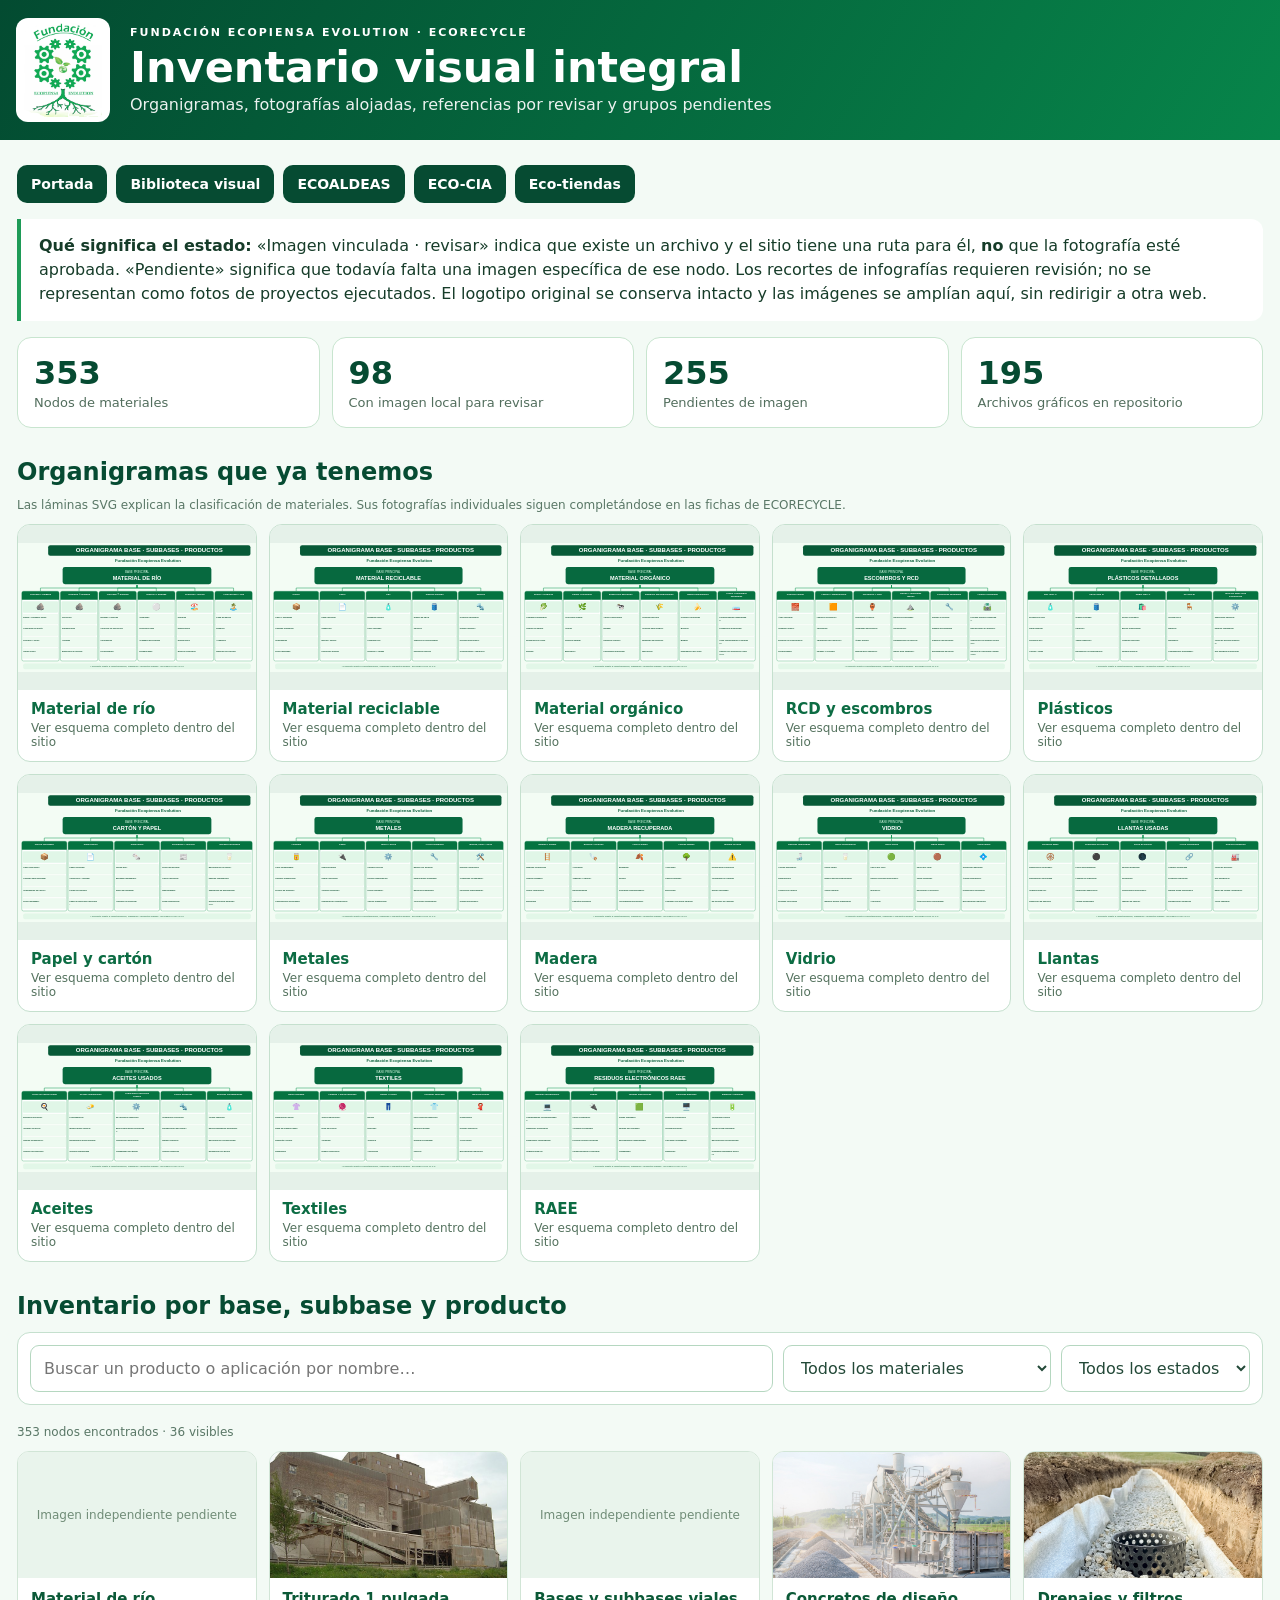
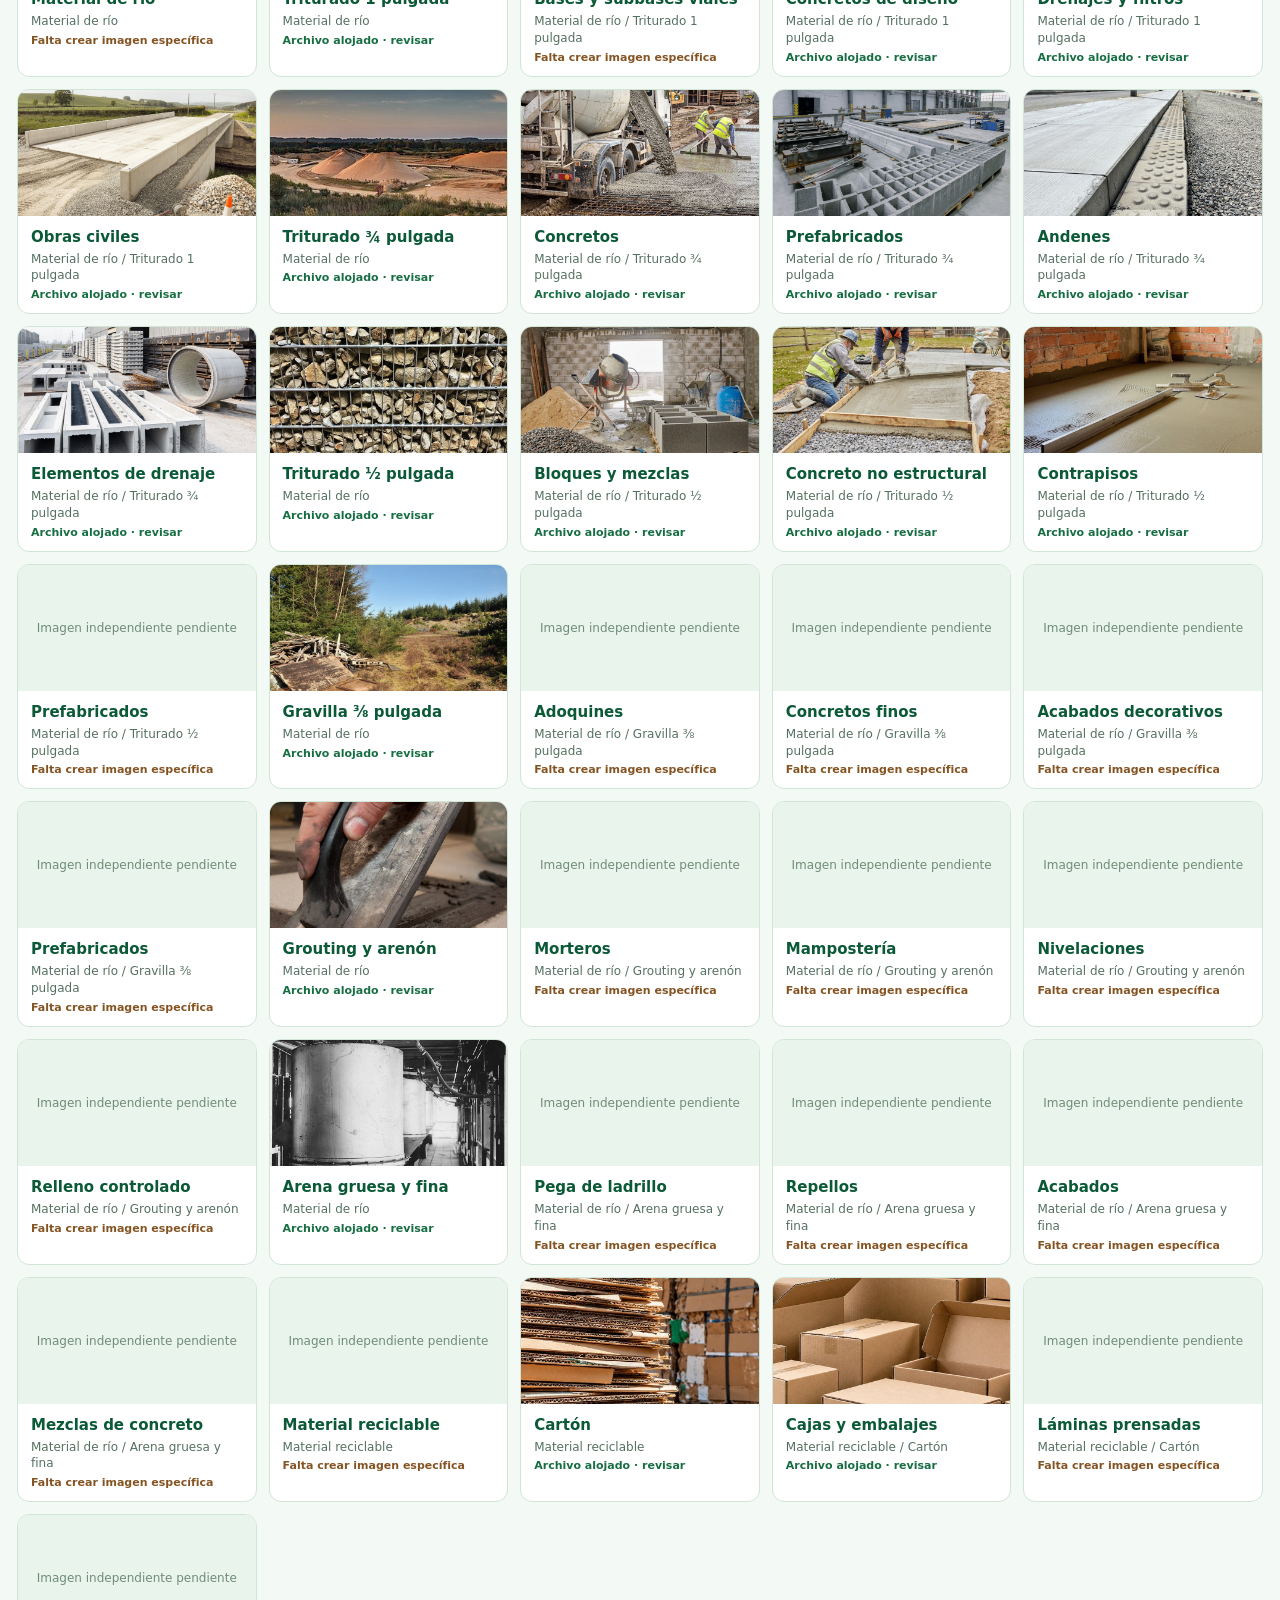
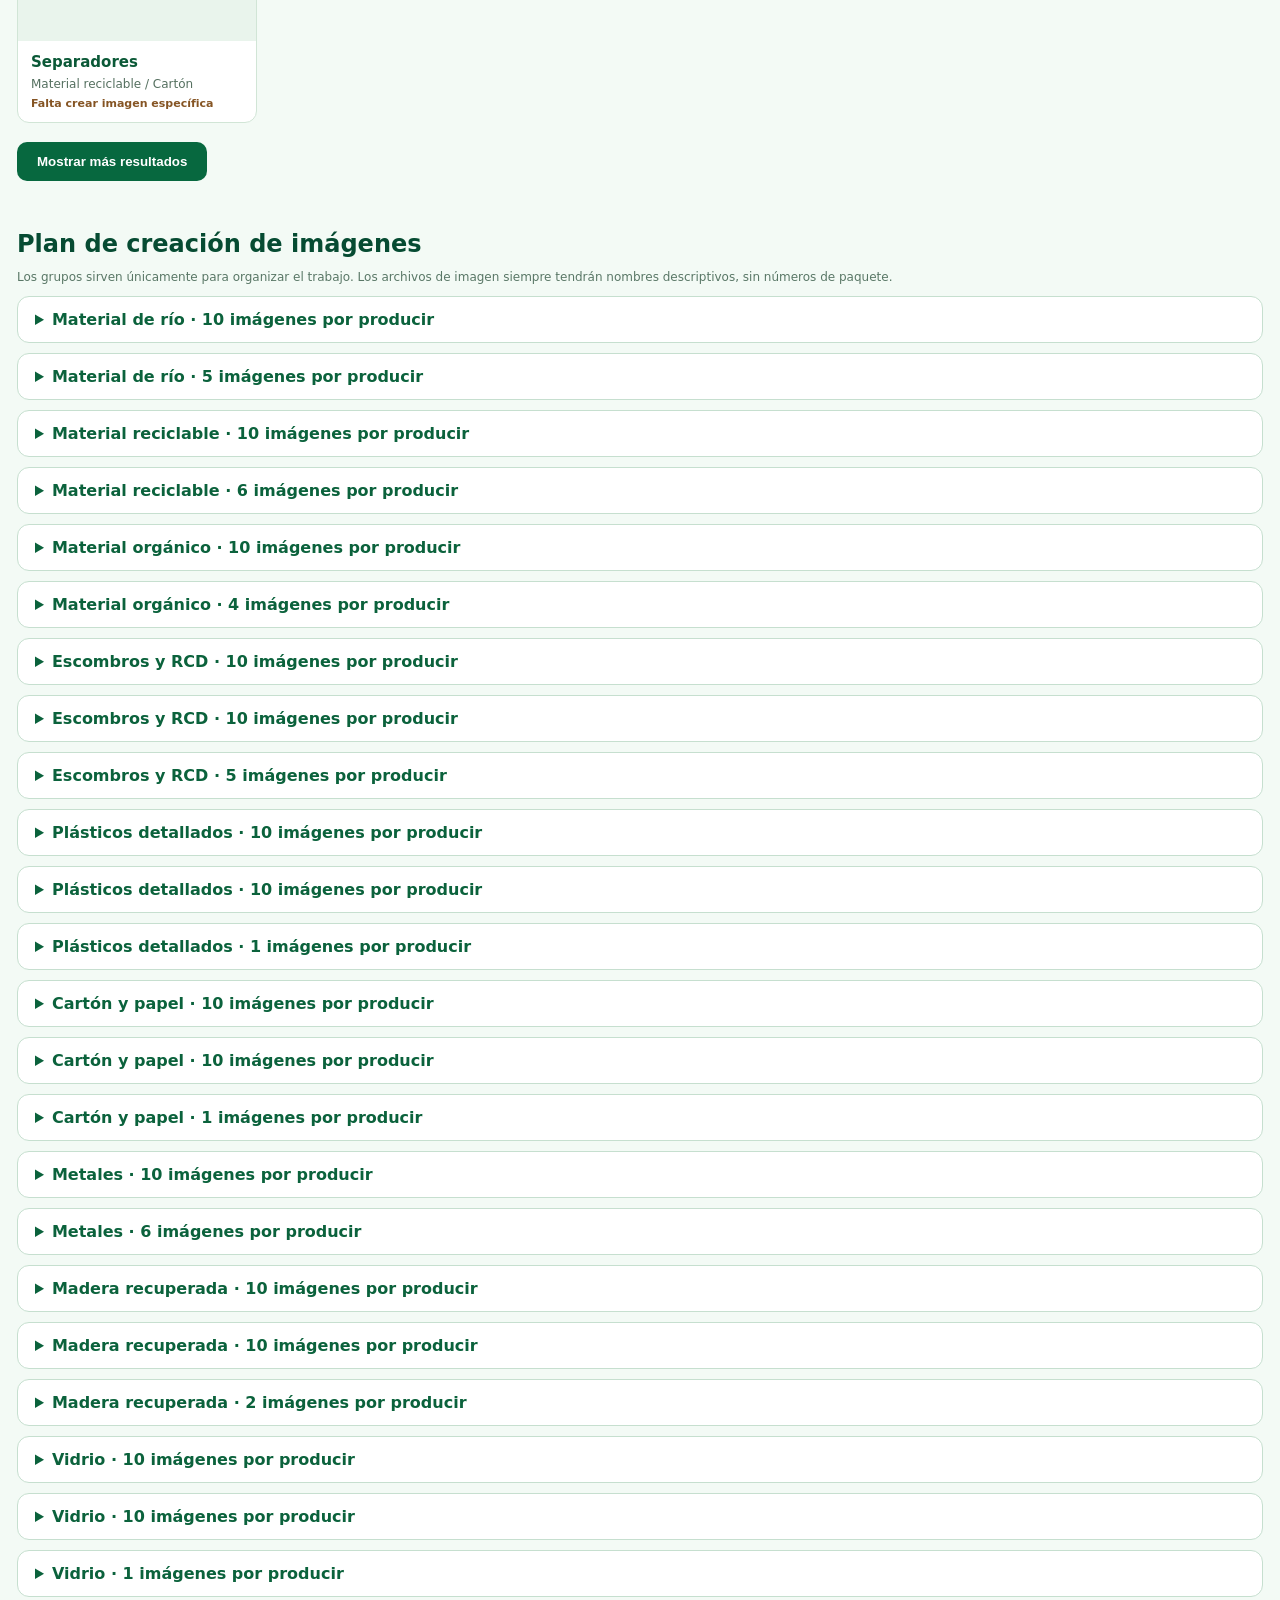
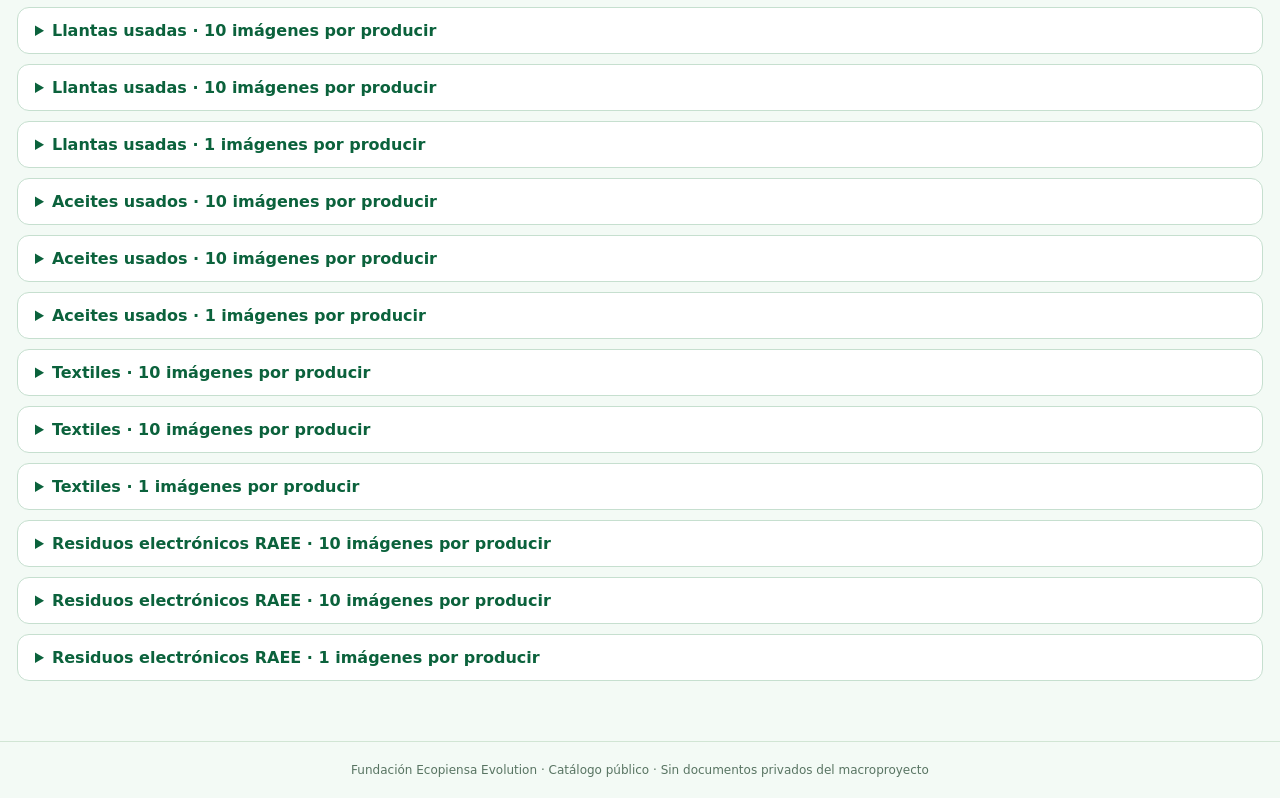
==== auditoria.html @ b6df2650 "Publicar visor completo de 353 nodos, diagramas SVG y grupos pendientes, sin enlaces externos desde " ====
<!doctype html><html lang="es"><head><meta charset="utf-8"/><meta name="viewport" content="width=device-width,initial-scale=1"/><meta name="theme-color" content="#08623e"><title>Auditoría visual integral — ECORECYCLE</title><meta name="description" content="Inventario de imágenes, organigramas y elementos pendientes de Fundación Ecopiensa Evolution."><style>
:root{--deep:#064b32;--accent:#078048;--pale:#eaf7ee;--line:#c5e0ce;--muted:#54715e}*{box-sizing:border-box}body{font-family:system-ui,-apple-system,Segoe UI,Arial,sans-serif;background:#f3faf5;color:#163c29;margin:0}header{background:linear-gradient(120deg,#034b31,#07854a);color:white;padding:18px max(16px,calc((100vw - 1380px)/2));display:flex;align-items:center;gap:20px}header img{width:94px;height:104px;object-fit:contain;background:white;border-radius:12px;padding:5px}h1{font-size:clamp(26px,4vw,43px);margin:3px 0}header p{margin:0;opacity:.92}main{max-width:1440px;margin:0 auto;padding:25px 17px 60px}.nav{display:flex;flex-wrap:wrap;gap:9px}.nav a{color:white;text-decoration:none;background:var(--deep);border-radius:10px;padding:11px 14px;font-weight:800;font-size:14px}.note{background:white;padding:15px 18px;border-left:4px solid #1e9b57;line-height:1.5;margin:16px 0;border-radius:0 12px 12px 0}.statgrid{display:grid;grid-template-columns:repeat(auto-fit,minmax(175px,1fr));gap:12px}.stat{border:1px solid #c8e5cf;background:white;padding:16px;border-radius:14px}.stat strong{display:block;font-size:32px;color:var(--deep)}.stat span{color:#526e5d;font-size:13px}h2{color:var(--deep);margin:30px 0 10px;font-size:24px}.filters{display:flex;gap:10px;flex-wrap:wrap;padding:12px;background:#fff;border:1px solid var(--line);border-radius:13px;margin:12px 0 20px}input,select{padding:12px 13px;border:1px solid #b5d7c0;border-radius:9px;background:#fff;color:#234938;font:inherit}input{flex:1;min-width:210px}select{min-width:150px}.organigramas{display:grid;grid-template-columns:repeat(auto-fit,minmax(min(230px,100%),1fr));gap:12px}.orgcard{background:#fff;border:1px solid var(--line);border-radius:13px;overflow:hidden}.orgcard button{display:block;width:100%;border:0;background:#e5f1e9;padding:0;cursor:zoom-in}.orgcard img{width:100%;height:165px;display:block;object-fit:contain}.orgcard h3{color:#0c6c43;font-size:15px;margin:10px 13px 3px}.orgcard p{font-size:12px;color:#54725e;margin:0 13px 12px}.catalog{display:grid;grid-template-columns:repeat(auto-fill,minmax(min(230px,100%),1fr));gap:12px}.node{border:1px solid #d1e5d6;border-radius:12px;background:white;overflow:hidden}.node .thumb{height:126px;background:#e9f4ec;display:grid;place-items:center;color:#708c77;font-size:12px}.node button{border:0;width:100%;padding:0;background:transparent;cursor:zoom-in}.node img{height:126px;width:100%;display:block;object-fit:cover}.node .detail{padding:12px 13px}.node h3{font-size:15px;color:#0b5937;margin:0 0 5px}.node p{margin:4px 0;font-size:12px;color:#557060;line-height:1.4}.flag{font-size:11px;font-weight:750;color:#855423}.flag.ready{color:#176e43}.showmore{margin:19px 0;padding:12px 20px;background:#07683f;border:0;border-radius:10px;color:white;font-weight:800;cursor:pointer}.showmore[disabled]{opacity:.35;cursor:default}.groups{display:grid;gap:10px}.group{background:white;border:1px solid #c6dfcf;border-radius:12px;padding:13px 17px}.group summary{font-weight:800;color:#0b623c;cursor:pointer}.group p{margin:6px 0;color:#56715e;font-size:13px}.group ul{margin:9px 0 0;padding-left:23px;columns:2}.group li{break-inside:avoid;font-size:13px;line-height:1.65}.modal{border:0;border-radius:16px;max-width:95vw;max-height:94vh;padding:15px;box-shadow:0 15px 65px #001c11aa}.modal::backdrop{background:#06271cce}.modal img{display:block;max-width:min(90vw,1350px);max-height:75vh;object-fit:contain;margin:auto}.modalhead{display:flex;align-items:center;justify-content:space-between;gap:18px;margin-bottom:10px}.modalhead button{background:#076b43;border:0;color:white;border-radius:10px;padding:10px 14px;cursor:pointer}.small{font-size:12px;color:#597766}footer{padding:21px;text-align:center;border-top:1px solid #d1e5d4;font-size:12px;color:#587462}@media(max-width:660px){.group ul{columns:1}header img{width:76px;height:84px}header{gap:12px}}
</style></head><body><header><img src="./logo%20ecopiensa%20(1).png" alt="Logotipo oficial de Fundación Ecopiensa Evolution"><div><div style="letter-spacing:2px;font-size:11px;font-weight:800">FUNDACIÓN ECOPIENSA EVOLUTION · ECORECYCLE</div><h1>Inventario visual integral</h1><p>Organigramas, fotografías alojadas, referencias por revisar y grupos pendientes</p></div></header><main><nav class="nav"><a href="./index.html">Portada</a><a href="./biblioteca-visual.html">Biblioteca visual</a><a href="./ecoaldeas-propuestas.html">ECOALDEAS</a><a href="./ecocia.html">ECO-CIA</a><a href="./ecotiendas.html">Eco-tiendas</a></nav><div class="note"><strong>Qué significa el estado:</strong> «Imagen vinculada · revisar» indica que existe un archivo y el sitio tiene una ruta para él, <strong>no</strong> que la fotografía esté aprobada. «Pendiente» significa que todavía falta una imagen específica de ese nodo. Los recortes de infografías requieren revisión; no se representan como fotos de proyectos ejecutados. El logotipo original se conserva intacto y las imágenes se amplían aquí, sin redirigir a otra web.</div><div class="statgrid"><div class="stat"><strong id="total">—</strong><span>Nodos de materiales</span></div><div class="stat"><strong id="linked">—</strong><span>Con imagen local para revisar</span></div><div class="stat"><strong id="pending">—</strong><span>Pendientes de imagen</span></div><div class="stat"><strong id="assets">—</strong><span>Archivos gráficos en repositorio</span></div></div>
<h2>Organigramas que ya tenemos</h2><p class="small">Las láminas SVG explican la clasificación de materiales. Sus fotografías individuales siguen completándose en las fichas de ECORECYCLE.</p><div class="organigramas" id="diagramas"></div>
<h2>Inventario por base, subbase y producto</h2><div class="filters"><input id="query" type="search" placeholder="Buscar un producto o aplicación por nombre…" aria-label="Buscar imagen"/><select id="category" aria-label="Categoría"><option value="">Todos los materiales</option></select><select id="status" aria-label="Estado"><option value="">Todos los estados</option><option value="VINCULADA_REVISAR">Con imagen</option><option value="PENDIENTE_CREAR">Falta crear</option><option value="ARCHIVO_FALTANTE">Archivo roto</option></select></div><p class="small" id="shown">Cargando inventario…</p><div class="catalog" id="catalog"></div><button class="showmore" id="more">Mostrar más resultados</button>
<h2>Plan de creación de imágenes</h2><p class="small">Los grupos sirven únicamente para organizar el trabajo. Los archivos de imagen siempre tendrán nombres descriptivos, sin números de paquete.</p><div class="groups" id="groups"></div></main><dialog class="modal" id="viewer"><div class="modalhead"><strong id="photoTitle"></strong><button id="close" type="button">Cerrar ×</button></div><img id="photoLarge" alt=""><p class="small" id="photoCredit"></p></dialog><footer>Fundación Ecopiensa Evolution · Catálogo público · Sin documentos privados del macroproyecto</footer><script>
let DATA=[],GROUPS=[],filtered=[],display=0;const PAGE=36;const $=s=>document.querySelector(s);
function openView(src,name,description){const d=$('#viewer');$('#photoTitle').textContent=name;$('#photoLarge').src=src;$('#photoLarge').alt=name;$('#photoCredit').textContent=description||'Referencia visual para revisión';d.showModal();}
$('#close').onclick=()=>$('#viewer').close();$('#viewer').onclick=e=>{if(e.target===$('#viewer'))$('#viewer').close()};
function createTile(x){const el=document.createElement('article');el.className='node';
const area=document.createElement('div');area.className='thumb';
if(x.imagen&&x.estado==='VINCULADA_REVISAR'){const b=document.createElement('button'),img=document.createElement('img');b.type='button';img.src='./'+x.imagen;img.loading='lazy';img.alt=x.nombre;
img.onerror=()=>{b.replaceWith(document.createTextNode('Imagen no disponible'))};
b.append(img);b.onclick=()=>openView(img.src,x.nombre,x.origen+' · '+x.control_calidad);area.append(b);
}else{area.textContent=x.estado==='ARCHIVO_FALTANTE'?'Archivo no encontrado':'Imagen independiente pendiente';}
const info=document.createElement('div');info.className='detail';
const title=document.createElement('h3');title.textContent=x.nombre;info.append(title);
const context=document.createElement('p');context.textContent=x.categoria+(x.subbase&&x.subbase!==x.nombre?' / '+x.subbase:'');info.append(context);
const st=document.createElement('div');st.className='flag '+(x.estado==='VINCULADA_REVISAR'?'ready':'');st.textContent=(x.estado==='VINCULADA_REVISAR'?'Archivo alojado · revisar':x.estado==='PENDIENTE_CREAR'?'Falta crear imagen específica':x.estado);info.append(st);
el.append(area,info);return el}
function render(add=false){if(!add){$('#catalog').innerHTML='';display=0}const last=Math.min(filtered.length,display+PAGE);const frag=document.createDocumentFragment();for(let i=display;i<last;i++)frag.append(createTile(filtered[i]));$('#catalog').append(frag);display=last;$('#shown').textContent=filtered.length+' nodos encontrados · '+display+' visibles';$('#more').disabled=display>=filtered.length;}
$('#more').onclick=()=>render(true);
function search(){let q=$('#query').value.toLowerCase().normalize('NFD').replace(/[\u0300-\u036f]/g,'');let cat=$('#category').value,state=$('#status').value;
filtered=DATA.filter(x=>(!cat||x.categoria===cat)&&(!state||x.estado===state)&&(!q||(x.nombre+' '+x.categoria+' '+x.subbase).toLowerCase().normalize('NFD').replace(/[\u0300-\u036f]/g,'').includes(q)));render();}
$('#query').oninput=search;$('#category').onchange=search;$('#status').onchange=search;
(async()=>{try{
const [res,plan]=await Promise.all([fetch('./AUDITORIA_CATALOGO.json'),fetch('./PLAN_PAQUETES_IMAGENES.json')]);if(!res.ok||!plan.ok)throw Error('Inventario no disponible');
const a=await res.json(),b=await plan.json();DATA=a.items.filter(x=>x.linea==='MATERIALES');GROUPS=b.grupos_pendientes||[];
$('#total').textContent=a.total_nodos_materiales;$('#linked').textContent=a.nodos_vinculados_con_imagen;$('#pending').textContent=a.nodos_pendientes;$('#assets').textContent=a.total_archivos_imagen;
const categories=[...new Set(DATA.map(x=>x.categoria))];for(const c of categories){let o=document.createElement('option');o.value=c;o.textContent=c;$('#category').append(o)}
const diagramData=[['rio','Material de río'],['reciclables','Material reciclable'],['organicos','Material orgánico'],['rcd','RCD y escombros'],['plasticos','Plásticos'],['papel_carton','Papel y cartón'],['metales','Metales'],['madera','Madera'],['vidrio','Vidrio'],['llantas','Llantas'],['aceites','Aceites'],['textiles','Textiles'],['raee','RAEE']];
for(const [id,n] of diagramData){const node=document.createElement('article');node.className='orgcard';const b=document.createElement('button');b.type='button';const image=document.createElement('img');image.src='./organigramas/'+id+'.svg';image.alt='Organigrama de '+n;b.append(image);b.onclick=()=>openView(image.src,'Organigrama · '+n,'Diagrama vectorial institucional con símbolos. Productos individuales en desarrollo.');const h=document.createElement('h3');h.textContent=n;const p=document.createElement('p');p.textContent='Ver esquema completo dentro del sitio';node.append(b,h,p);$('#diagramas').append(node);}
for(const group of GROUPS){const d=document.createElement('details');d.className='group';const sum=document.createElement('summary');sum.textContent=group.familia+' · '+group.cantidad+' imágenes por producir';const ul=document.createElement('ul');for(const img of group.imagenes){const li=document.createElement('li');li.textContent=img.nombre+(img.subbase?' · '+img.subbase:'');ul.append(li)}d.append(sum,ul);$('#groups').append(d)}
search();
}catch(e){$('#shown').textContent='No fue posible cargar el inventario. Consulta AUDITORIA_VISUAL.md en el repositorio.'}
})();
</script></body></html>
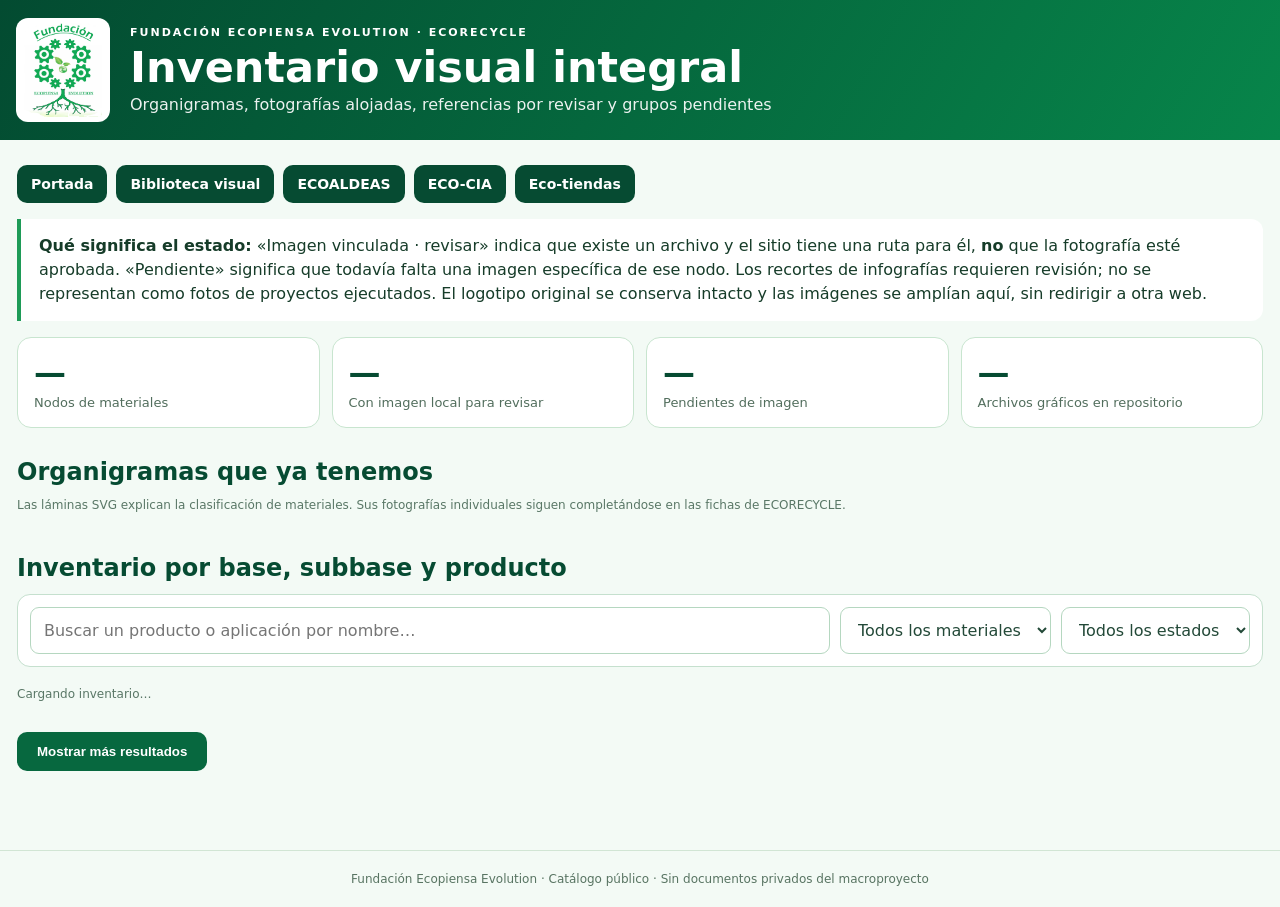
==== commit 754e61a1: "Actualizar auditoría pública con vínculos de atlas e imágenes originales, ocultando planificación in" ====
--- a/auditoria.html
+++ b/auditoria.html
@@ -3,13 +3,13 @@
 </style></head><body><header><img src="./logo%20ecopiensa%20(1).png" alt="Logotipo oficial de Fundación Ecopiensa Evolution"><div><div style="letter-spacing:2px;font-size:11px;font-weight:800">FUNDACIÓN ECOPIENSA EVOLUTION · ECORECYCLE</div><h1>Inventario visual integral</h1><p>Organigramas, fotografías alojadas, referencias por revisar y grupos pendientes</p></div></header><main><nav class="nav"><a href="./index.html">Portada</a><a href="./biblioteca-visual.html">Biblioteca visual</a><a href="./ecoaldeas-propuestas.html">ECOALDEAS</a><a href="./ecocia.html">ECO-CIA</a><a href="./ecotiendas.html">Eco-tiendas</a></nav><div class="note"><strong>Qué significa el estado:</strong> «Imagen vinculada · revisar» indica que existe un archivo y el sitio tiene una ruta para él, <strong>no</strong> que la fotografía esté aprobada. «Pendiente» significa que todavía falta una imagen específica de ese nodo. Los recortes de infografías requieren revisión; no se representan como fotos de proyectos ejecutados. El logotipo original se conserva intacto y las imágenes se amplían aquí, sin redirigir a otra web.</div><div class="statgrid"><div class="stat"><strong id="total">—</strong><span>Nodos de materiales</span></div><div class="stat"><strong id="linked">—</strong><span>Con imagen local para revisar</span></div><div class="stat"><strong id="pending">—</strong><span>Pendientes de imagen</span></div><div class="stat"><strong id="assets">—</strong><span>Archivos gráficos en repositorio</span></div></div>
 <h2>Organigramas que ya tenemos</h2><p class="small">Las láminas SVG explican la clasificación de materiales. Sus fotografías individuales siguen completándose en las fichas de ECORECYCLE.</p><div class="organigramas" id="diagramas"></div>
 <h2>Inventario por base, subbase y producto</h2><div class="filters"><input id="query" type="search" placeholder="Buscar un producto o aplicación por nombre…" aria-label="Buscar imagen"/><select id="category" aria-label="Categoría"><option value="">Todos los materiales</option></select><select id="status" aria-label="Estado"><option value="">Todos los estados</option><option value="VINCULADA_REVISAR">Con imagen</option><option value="PENDIENTE_CREAR">Falta crear</option><option value="ARCHIVO_FALTANTE">Archivo roto</option></select></div><p class="small" id="shown">Cargando inventario…</p><div class="catalog" id="catalog"></div><button class="showmore" id="more">Mostrar más resultados</button>
-<h2>Plan de creación de imágenes</h2><p class="small">Los grupos sirven únicamente para organizar el trabajo. Los archivos de imagen siempre tendrán nombres descriptivos, sin números de paquete.</p><div class="groups" id="groups"></div></main><dialog class="modal" id="viewer"><div class="modalhead"><strong id="photoTitle"></strong><button id="close" type="button">Cerrar ×</button></div><img id="photoLarge" alt=""><p class="small" id="photoCredit"></p></dialog><footer>Fundación Ecopiensa Evolution · Catálogo público · Sin documentos privados del macroproyecto</footer><script>
-let DATA=[],GROUPS=[],filtered=[],display=0;const PAGE=36;const $=s=>document.querySelector(s);
+</main><dialog class="modal" id="viewer"><div class="modalhead"><strong id="photoTitle"></strong><button id="close" type="button">Cerrar ×</button></div><img id="photoLarge" alt=""><p class="small" id="photoCredit"></p></dialog><footer>Fundación Ecopiensa Evolution · Catálogo público · Sin documentos privados del macroproyecto</footer><script>
+let DATA=[],filtered=[],display=0;const PAGE=36;const $=s=>document.querySelector(s);
 function openView(src,name,description){const d=$('#viewer');$('#photoTitle').textContent=name;$('#photoLarge').src=src;$('#photoLarge').alt=name;$('#photoCredit').textContent=description||'Referencia visual para revisión';d.showModal();}
 $('#close').onclick=()=>$('#viewer').close();$('#viewer').onclick=e=>{if(e.target===$('#viewer'))$('#viewer').close()};
 function createTile(x){const el=document.createElement('article');el.className='node';
 const area=document.createElement('div');area.className='thumb';
-if(x.imagen&&x.estado==='VINCULADA_REVISAR'){const b=document.createElement('button'),img=document.createElement('img');b.type='button';img.src='./'+x.imagen;img.loading='lazy';img.alt=x.nombre;
+if(x.imagen&&x.estado==='VINCULADA_REVISAR'){const b=document.createElement('button'),img=document.createElement('img');b.type='button';img.src=/^https?:\/\//.test(x.imagen)?x.imagen:'./'+x.imagen;img.loading='lazy';img.alt=x.nombre;
 img.onerror=()=>{b.replaceWith(document.createTextNode('Imagen no disponible'))};
 b.append(img);b.onclick=()=>openView(img.src,x.nombre,x.origen+' · '+x.control_calidad);area.append(b);
 }else{area.textContent=x.estado==='ARCHIVO_FALTANTE'?'Archivo no encontrado':'Imagen independiente pendiente';}
@@ -24,13 +24,39 @@
 filtered=DATA.filter(x=>(!cat||x.categoria===cat)&&(!state||x.estado===state)&&(!q||(x.nombre+' '+x.categoria+' '+x.subbase).toLowerCase().normalize('NFD').replace(/[\u0300-\u036f]/g,'').includes(q)));render();}
 $('#query').oninput=search;$('#category').onchange=search;$('#status').onchange=search;
 (async()=>{try{
-const [res,plan]=await Promise.all([fetch('./AUDITORIA_CATALOGO.json'),fetch('./PLAN_PAQUETES_IMAGENES.json')]);if(!res.ok||!plan.ok)throw Error('Inventario no disponible');
-const a=await res.json(),b=await plan.json();DATA=a.items.filter(x=>x.linea==='MATERIALES');GROUPS=b.grupos_pendientes||[];
-$('#total').textContent=a.total_nodos_materiales;$('#linked').textContent=a.nodos_vinculados_con_imagen;$('#pending').textContent=a.nodos_pendientes;$('#assets').textContent=a.total_archivos_imagen;
+const [res,atlasRes,organicRes]=await Promise.all([
+ fetch('./AUDITORIA_CATALOGO.json',{cache:'no-store'}),
+ fetch('./atlas-vinculos.json',{cache:'no-store'}),
+ fetch('./assets/biblioteca/organicos/manifest.json',{cache:'no-store'})
+]);
+if(!res.ok)throw Error('Inventario no disponible');
+const a=await res.json();
+const atlas=atlasRes.ok?(await atlasRes.json()).vinculos||{}:{};
+const organic=organicRes.ok?(await organicRes.json()).imagenes||[]:[];
+const orgByName=new Map(organic.filter(x=>x.archivo&&x.archivo.endsWith('.svg')).map(x=>[x.nombre,x.archivo]));
+const ids={'Material de río':'rio','Escombros y RCD':'rcd','Material orgánico':'organicos'};
+DATA=a.items.filter(x=>x.linea==='MATERIALES');
+for(const node of DATA){
+ const family=ids[node.categoria];
+ const cleanName=String(node.nombre||'').replace(/\\*+$/,'').trim();
+ const ref=family?atlas[family+'|'+(node.tipo==='producto'?'producto':'subbase')+'|'+cleanName]:null;
+ if(ref?.src && node.tipo!=='base'){
+  node.imagen=ref.src;node.estado='VINCULADA_REVISAR';node.origen='Atlas institucional (escena individual)';
+ }
+ if(family==='organicos' && node.tipo==='producto' && orgByName.has(cleanName)){
+  node.imagen=orgByName.get(cleanName);node.estado='VINCULADA_REVISAR';
+  node.origen='Ilustración vectorial individual original';
+ }
+}
+const linked=DATA.filter(x=>x.estado==='VINCULADA_REVISAR').length;
+$('#total').textContent=DATA.length;
+$('#linked').textContent=linked;
+$('#pending').textContent=DATA.length-linked;
+$('#assets').textContent=a.total_archivos_imagen+10;
 const categories=[...new Set(DATA.map(x=>x.categoria))];for(const c of categories){let o=document.createElement('option');o.value=c;o.textContent=c;$('#category').append(o)}
 const diagramData=[['rio','Material de río'],['reciclables','Material reciclable'],['organicos','Material orgánico'],['rcd','RCD y escombros'],['plasticos','Plásticos'],['papel_carton','Papel y cartón'],['metales','Metales'],['madera','Madera'],['vidrio','Vidrio'],['llantas','Llantas'],['aceites','Aceites'],['textiles','Textiles'],['raee','RAEE']];
 for(const [id,n] of diagramData){const node=document.createElement('article');node.className='orgcard';const b=document.createElement('button');b.type='button';const image=document.createElement('img');image.src='./organigramas/'+id+'.svg';image.alt='Organigrama de '+n;b.append(image);b.onclick=()=>openView(image.src,'Organigrama · '+n,'Diagrama vectorial institucional con símbolos. Productos individuales en desarrollo.');const h=document.createElement('h3');h.textContent=n;const p=document.createElement('p');p.textContent='Ver esquema completo dentro del sitio';node.append(b,h,p);$('#diagramas').append(node);}
-for(const group of GROUPS){const d=document.createElement('details');d.className='group';const sum=document.createElement('summary');sum.textContent=group.familia+' · '+group.cantidad+' imágenes por producir';const ul=document.createElement('ul');for(const img of group.imagenes){const li=document.createElement('li');li.textContent=img.nombre+(img.subbase?' · '+img.subbase:'');ul.append(li)}d.append(sum,ul);$('#groups').append(d)}
+
 search();
 }catch(e){$('#shown').textContent='No fue posible cargar el inventario. Consulta AUDITORIA_VISUAL.md en el repositorio.'}
 })();
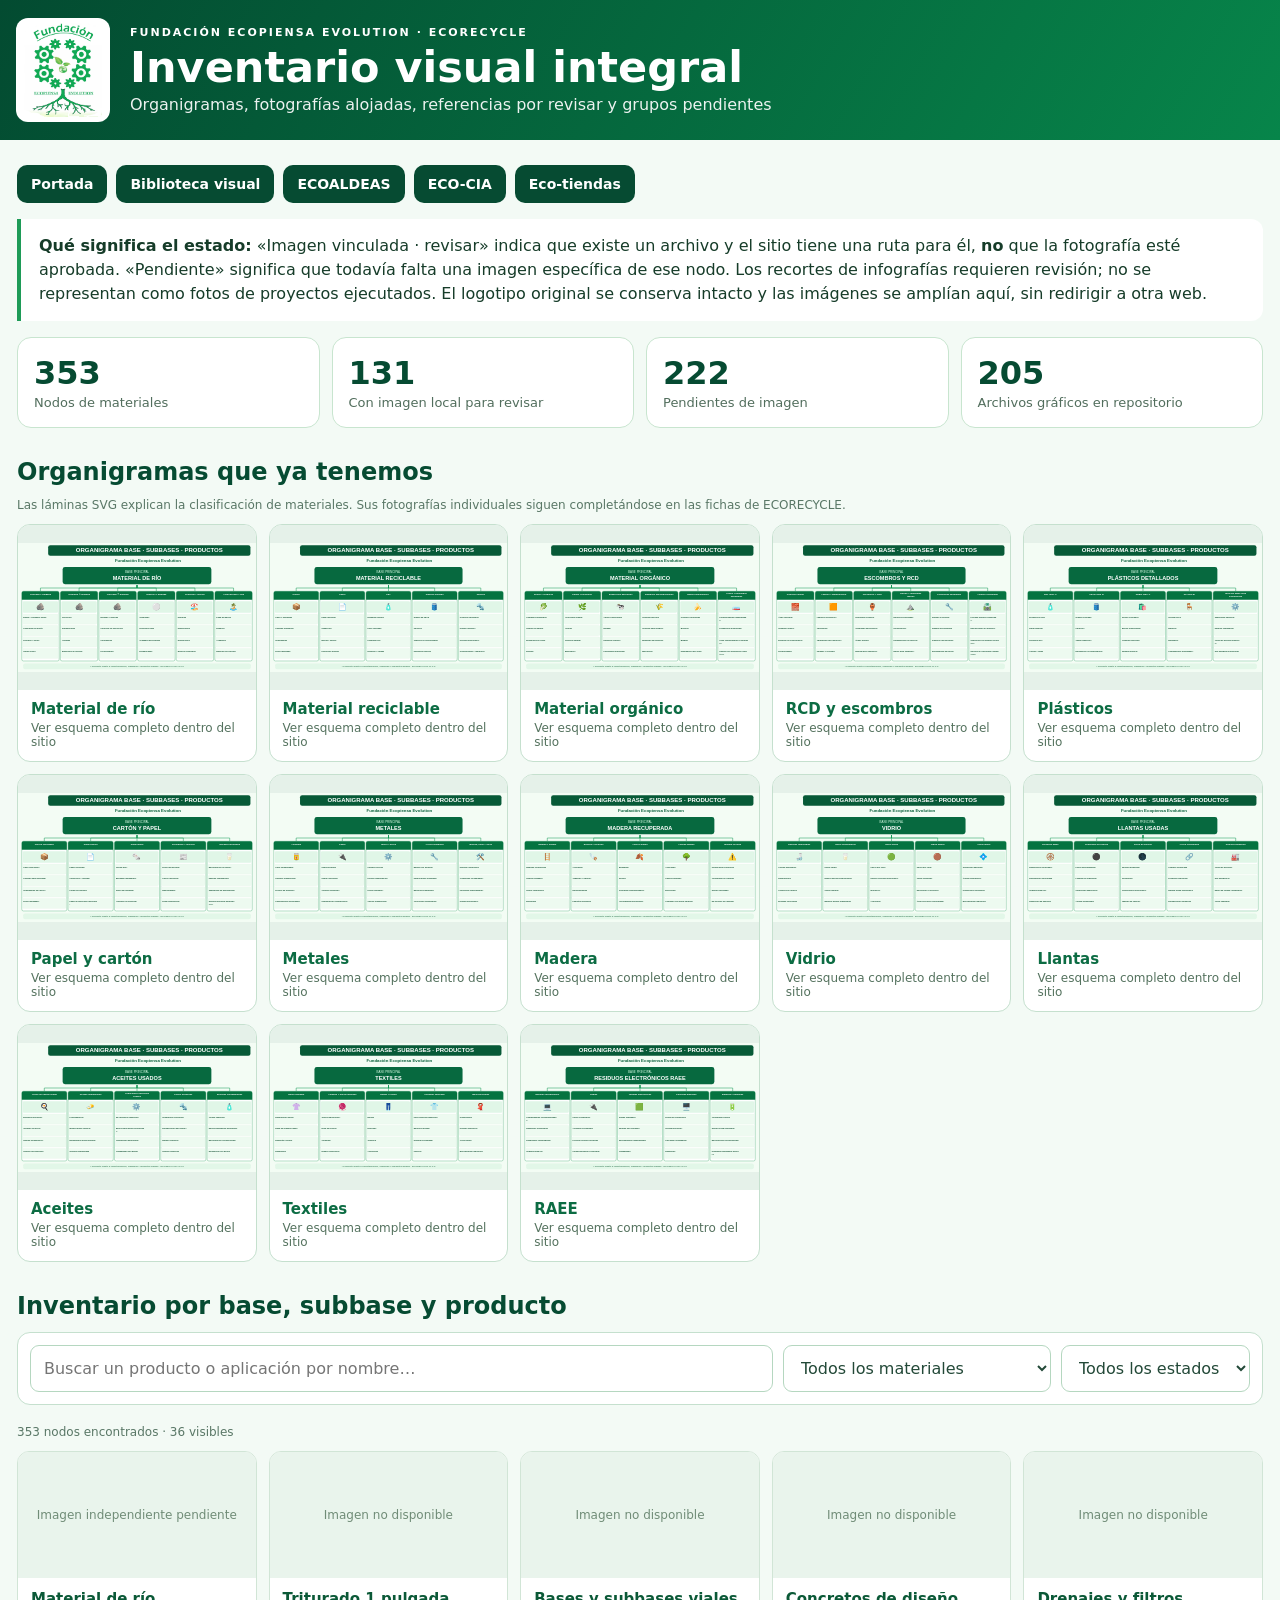
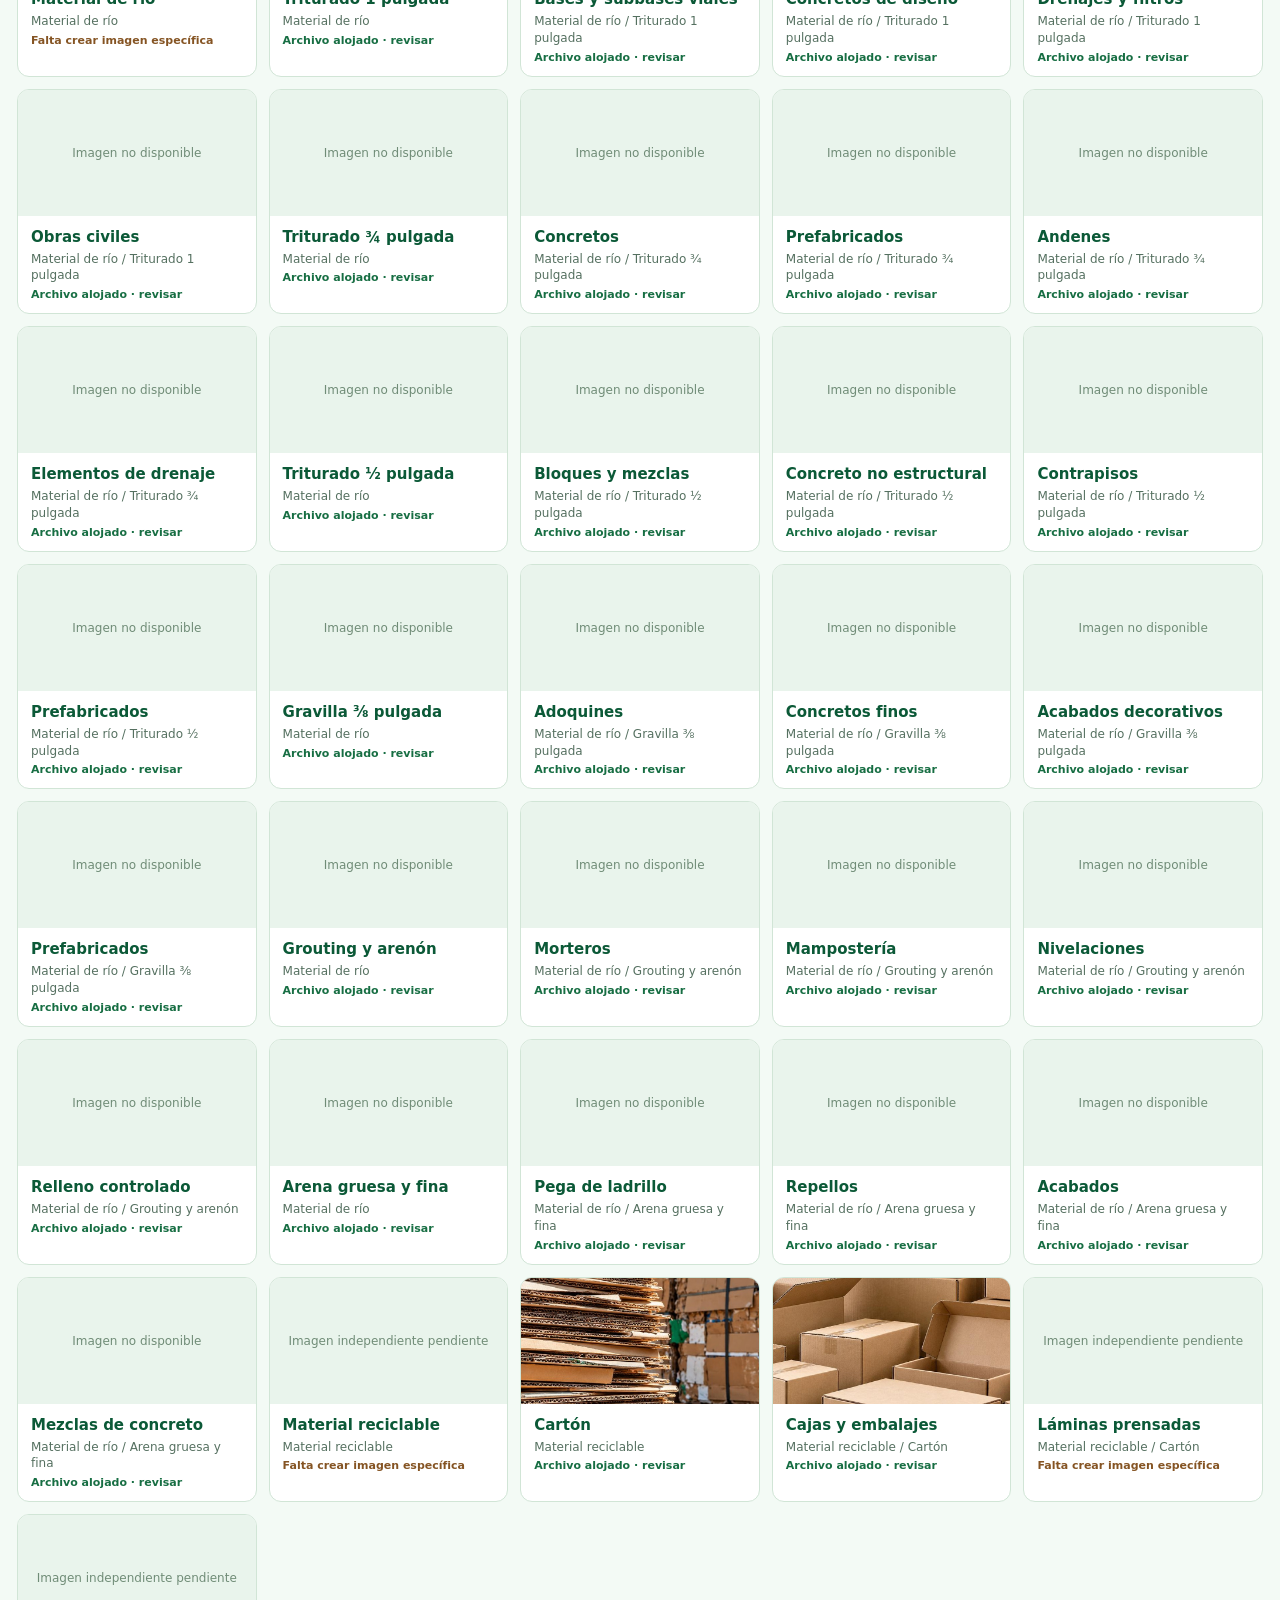
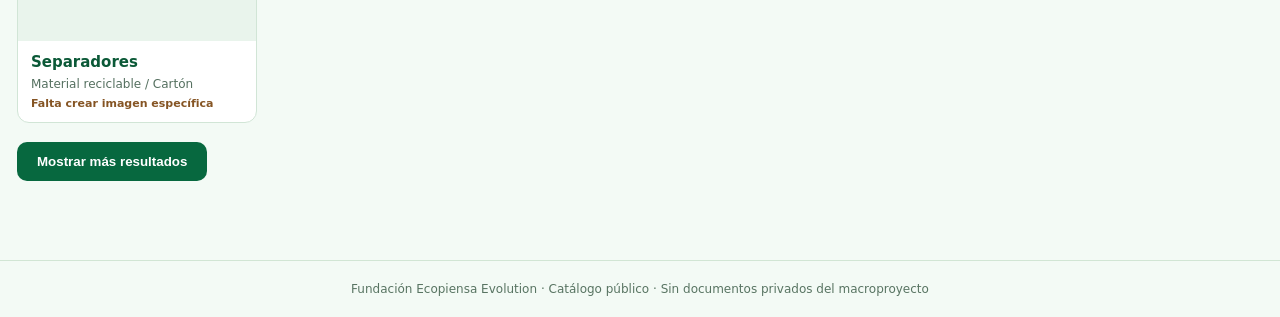
==== commit 3794c853: "Corregir normalización de nombres con asterisco en la auditoría dinámica" ====
--- a/auditoria.html
+++ b/auditoria.html
@@ -38,7 +38,7 @@
 DATA=a.items.filter(x=>x.linea==='MATERIALES');
 for(const node of DATA){
  const family=ids[node.categoria];
- const cleanName=String(node.nombre||'').replace(/\\*+$/,'').trim();
+ const cleanName=String(node.nombre||'').replaceAll('*','').trim();
  const ref=family?atlas[family+'|'+(node.tipo==='producto'?'producto':'subbase')+'|'+cleanName]:null;
  if(ref?.src && node.tipo!=='base'){
   node.imagen=ref.src;node.estado='VINCULADA_REVISAR';node.origen='Atlas institucional (escena individual)';
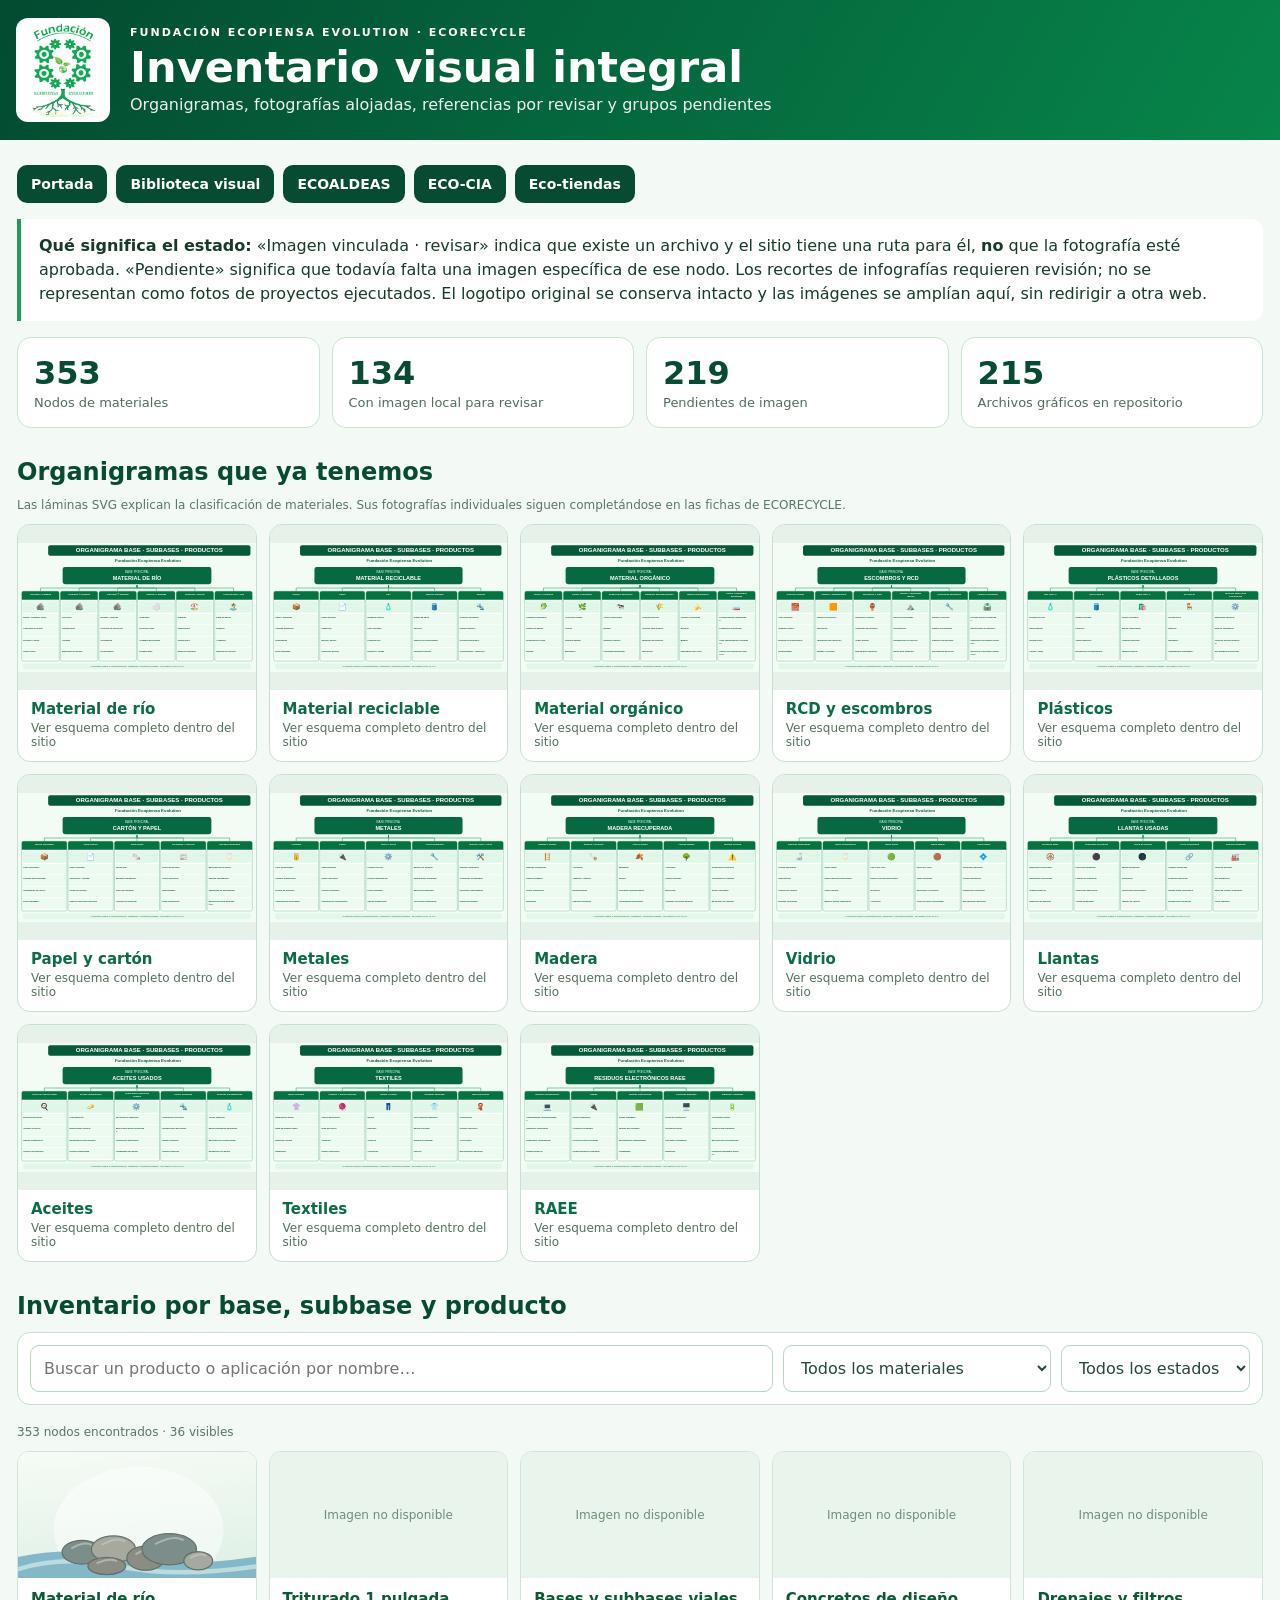
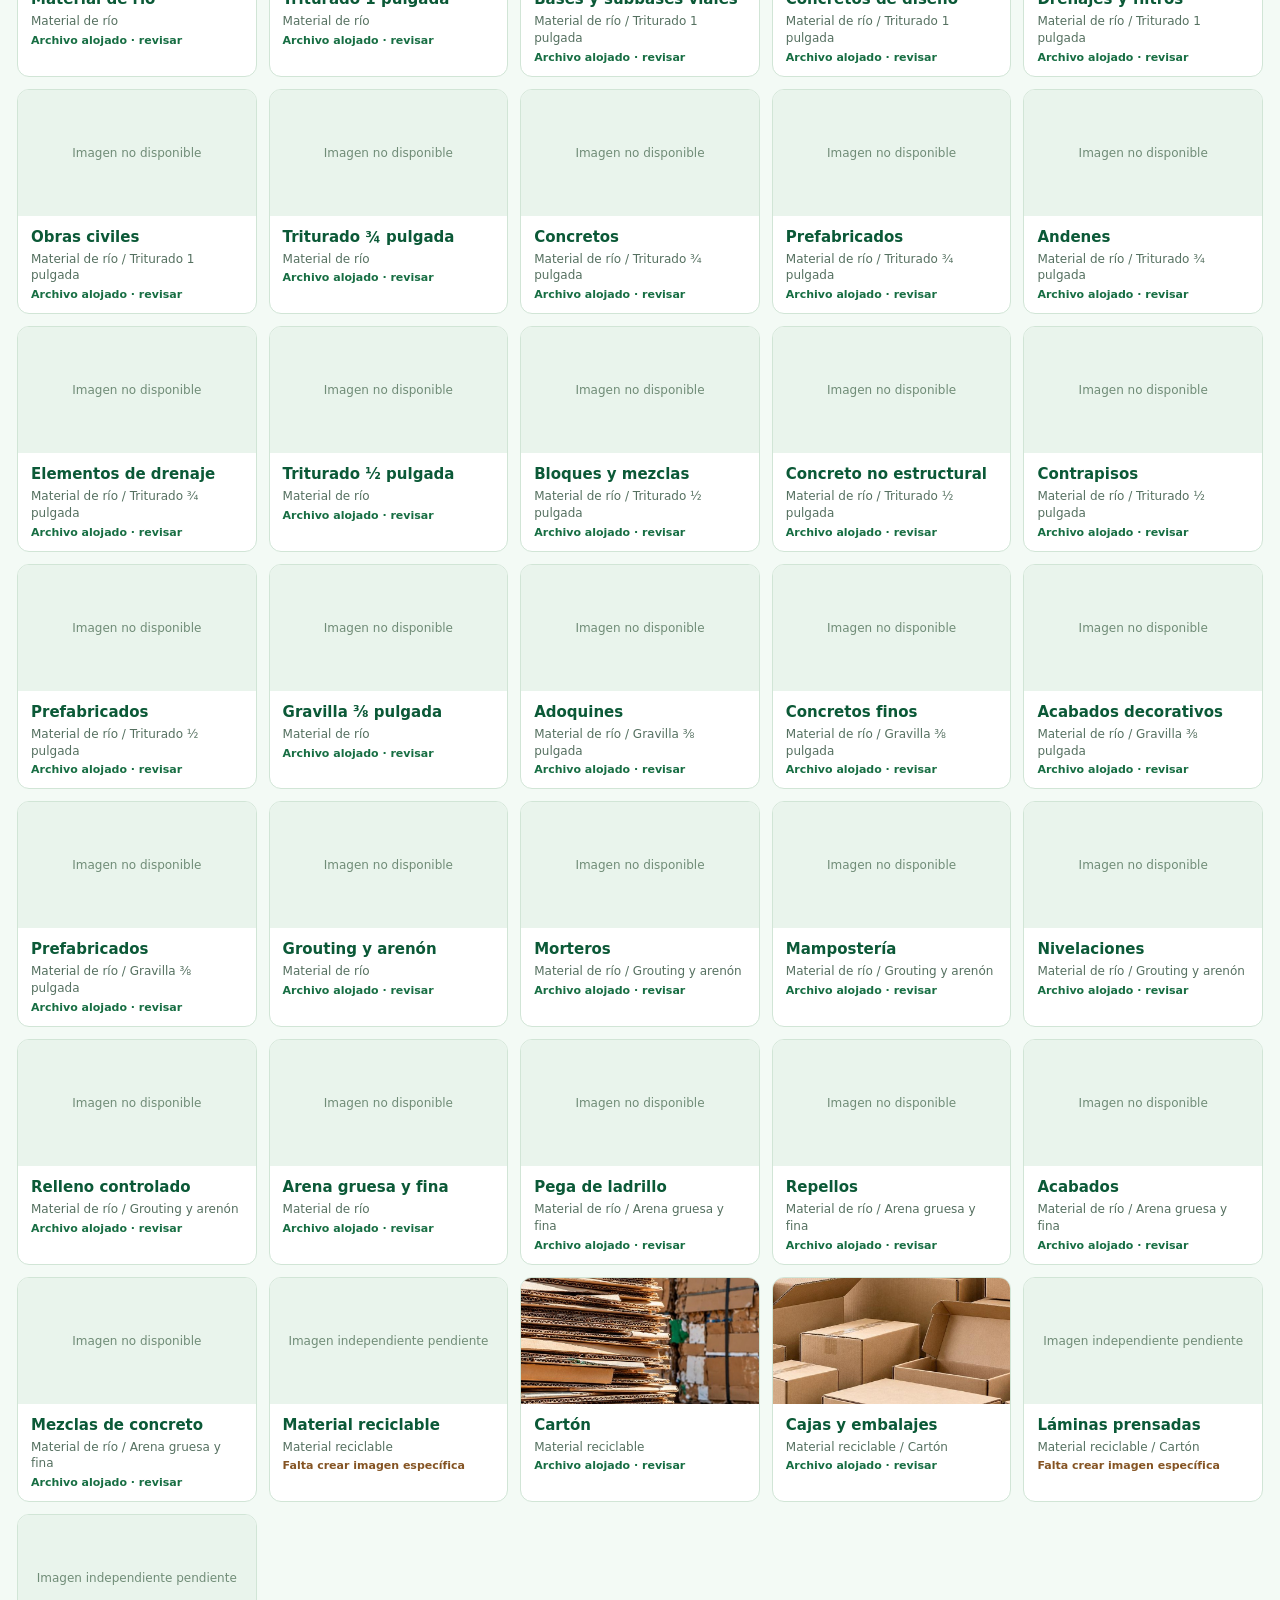
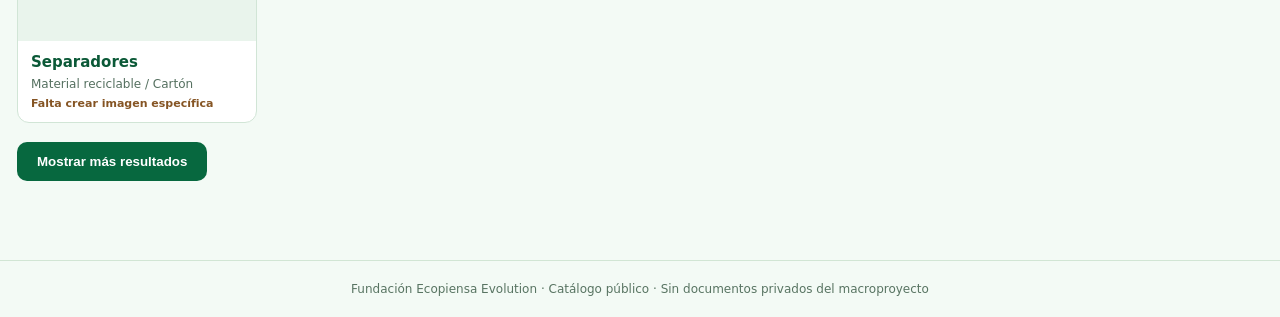
==== commit 2effce53: "Actualizar auditoría pública para las 20 ilustraciones nuevas y las imágenes del atlas" ====
--- a/auditoria.html
+++ b/auditoria.html
@@ -24,16 +24,19 @@
 filtered=DATA.filter(x=>(!cat||x.categoria===cat)&&(!state||x.estado===state)&&(!q||(x.nombre+' '+x.categoria+' '+x.subbase).toLowerCase().normalize('NFD').replace(/[\u0300-\u036f]/g,'').includes(q)));render();}
 $('#query').oninput=search;$('#category').onchange=search;$('#status').onchange=search;
 (async()=>{try{
-const [res,atlasRes,organicRes]=await Promise.all([
+const [res,atlasRes,organicRes,originalRes]=await Promise.all([
  fetch('./AUDITORIA_CATALOGO.json',{cache:'no-store'}),
  fetch('./atlas-vinculos.json',{cache:'no-store'}),
- fetch('./assets/biblioteca/organicos/manifest.json',{cache:'no-store'})
+ fetch('./assets/biblioteca/organicos/manifest.json',{cache:'no-store'}),
+ fetch('./assets/biblioteca/individuales/manifest.json',{cache:'no-store'})
 ]);
 if(!res.ok)throw Error('Inventario no disponible');
 const a=await res.json();
 const atlas=atlasRes.ok?(await atlasRes.json()).vinculos||{}:{};
 const organic=organicRes.ok?(await organicRes.json()).imagenes||[]:[];
 const orgByName=new Map(organic.filter(x=>x.archivo&&x.archivo.endsWith('.svg')).map(x=>[x.nombre,x.archivo]));
+const originals=originalRes.ok?(await originalRes.json()).imagenes||[]:[];
+const originalsMap=new Map(originals.map(x=>[x.familia+'|'+x.tipo+'|'+x.nombre,x.archivo]));
 const ids={'Material de río':'rio','Escombros y RCD':'rcd','Material orgánico':'organicos'};
 DATA=a.items.filter(x=>x.linea==='MATERIALES');
 for(const node of DATA){
@@ -42,6 +45,10 @@
  const ref=family?atlas[family+'|'+(node.tipo==='producto'?'producto':'subbase')+'|'+cleanName]:null;
  if(ref?.src && node.tipo!=='base'){
   node.imagen=ref.src;node.estado='VINCULADA_REVISAR';node.origen='Atlas institucional (escena individual)';
+ }
+ const ownOriginal=family?originalsMap.get(family+'|'+node.tipo+'|'+cleanName):null;
+ if(ownOriginal){
+  node.imagen=ownOriginal;node.estado='VINCULADA_REVISAR';node.origen='Ilustración conceptual individual original';
  }
  if(family==='organicos' && node.tipo==='producto' && orgByName.has(cleanName)){
   node.imagen=orgByName.get(cleanName);node.estado='VINCULADA_REVISAR';
@@ -52,7 +59,7 @@
 $('#total').textContent=DATA.length;
 $('#linked').textContent=linked;
 $('#pending').textContent=DATA.length-linked;
-$('#assets').textContent=a.total_archivos_imagen+10;
+$('#assets').textContent=a.total_archivos_imagen+20;
 const categories=[...new Set(DATA.map(x=>x.categoria))];for(const c of categories){let o=document.createElement('option');o.value=c;o.textContent=c;$('#category').append(o)}
 const diagramData=[['rio','Material de río'],['reciclables','Material reciclable'],['organicos','Material orgánico'],['rcd','RCD y escombros'],['plasticos','Plásticos'],['papel_carton','Papel y cartón'],['metales','Metales'],['madera','Madera'],['vidrio','Vidrio'],['llantas','Llantas'],['aceites','Aceites'],['textiles','Textiles'],['raee','RAEE']];
 for(const [id,n] of diagramData){const node=document.createElement('article');node.className='orgcard';const b=document.createElement('button');b.type='button';const image=document.createElement('img');image.src='./organigramas/'+id+'.svg';image.alt='Organigrama de '+n;b.append(image);b.onclick=()=>openView(image.src,'Organigrama · '+n,'Diagrama vectorial institucional con símbolos. Productos individuales en desarrollo.');const h=document.createElement('h3');h.textContent=n;const p=document.createElement('p');p.textContent='Ver esquema completo dentro del sitio';node.append(b,h,p);$('#diagramas').append(node);}
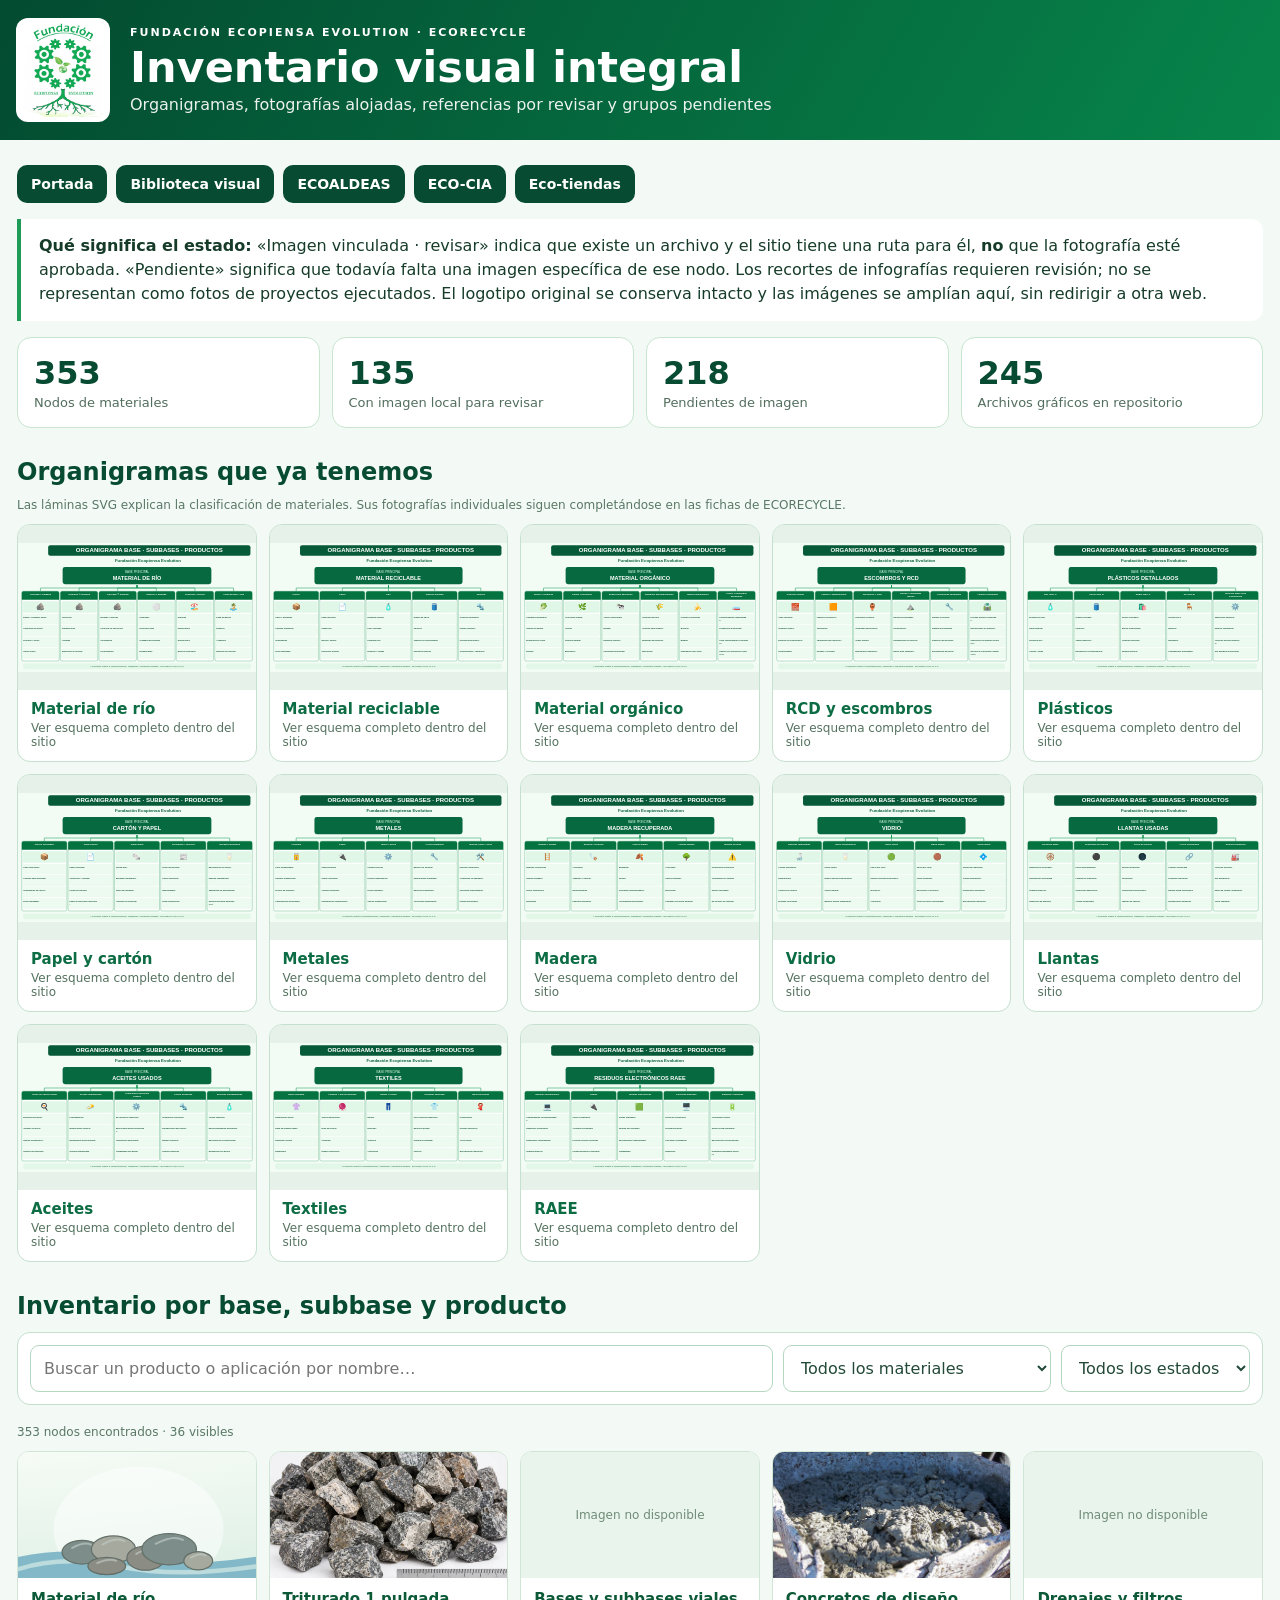
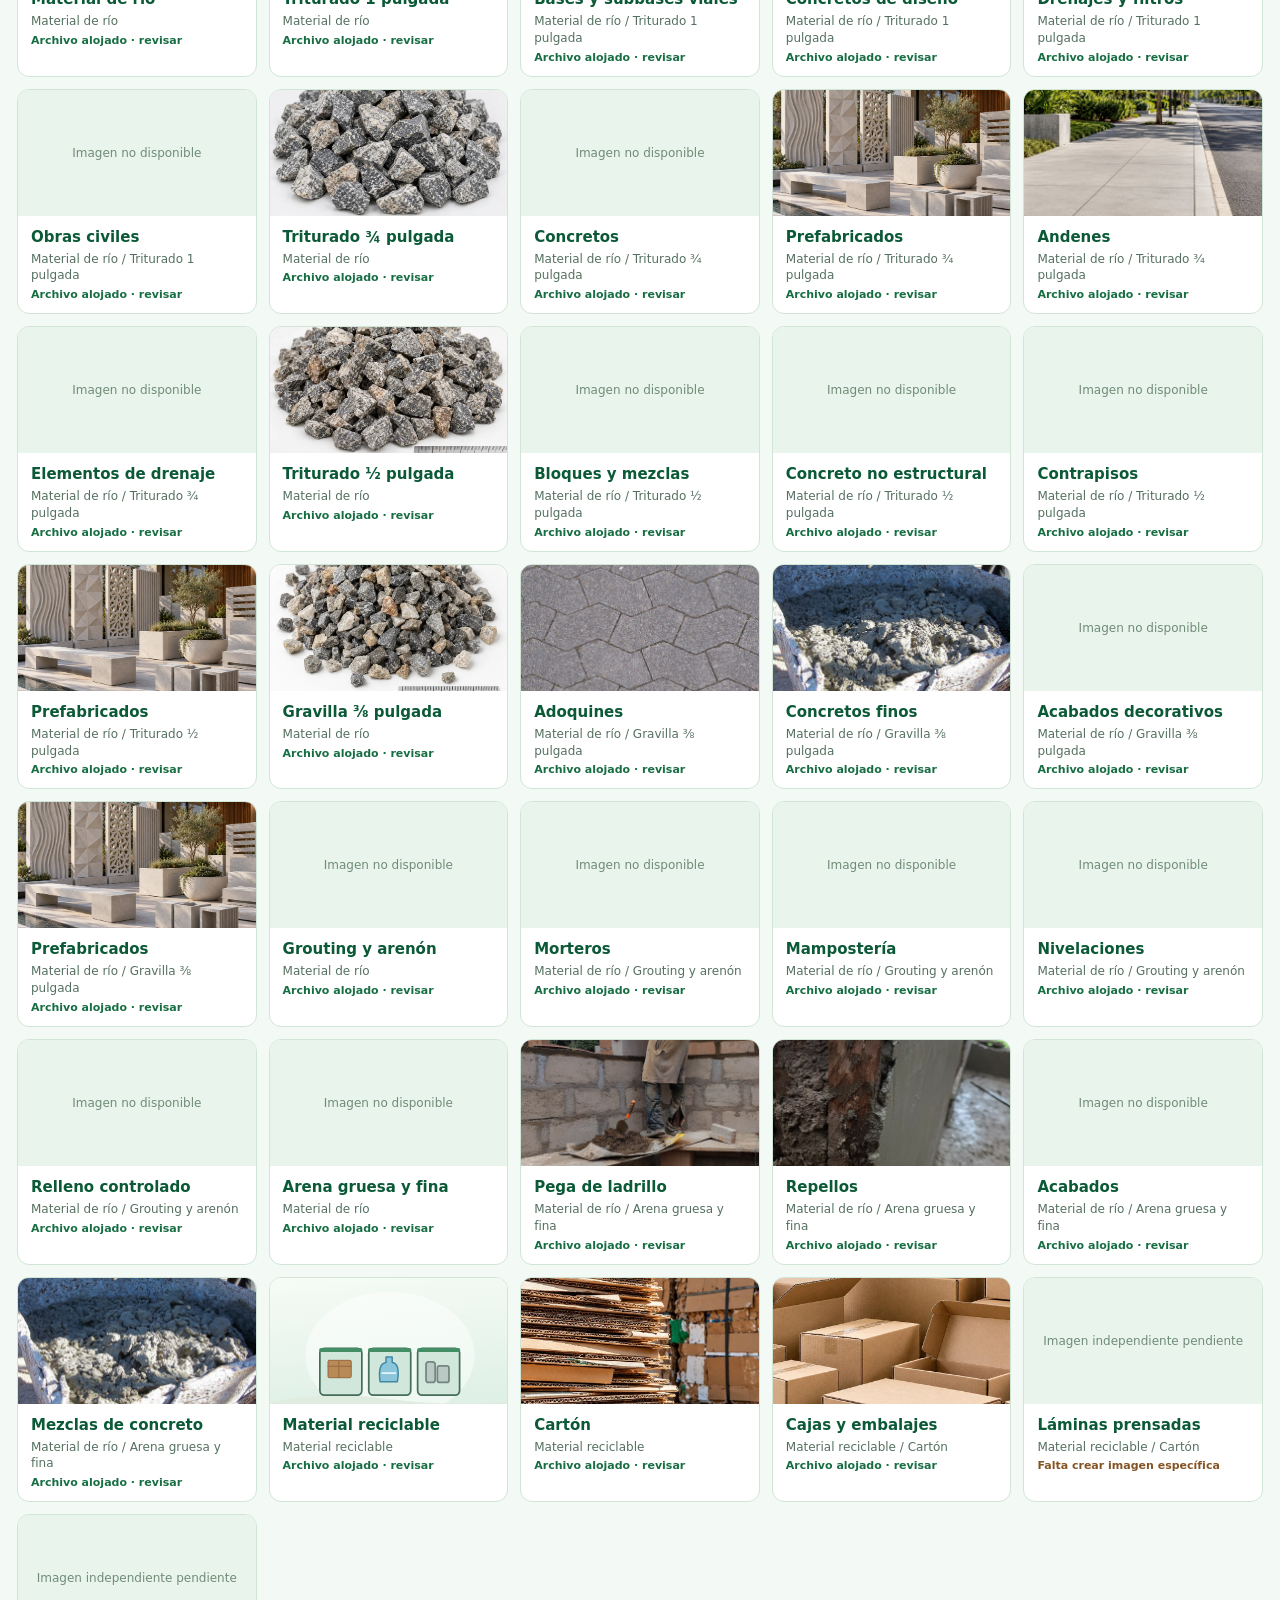
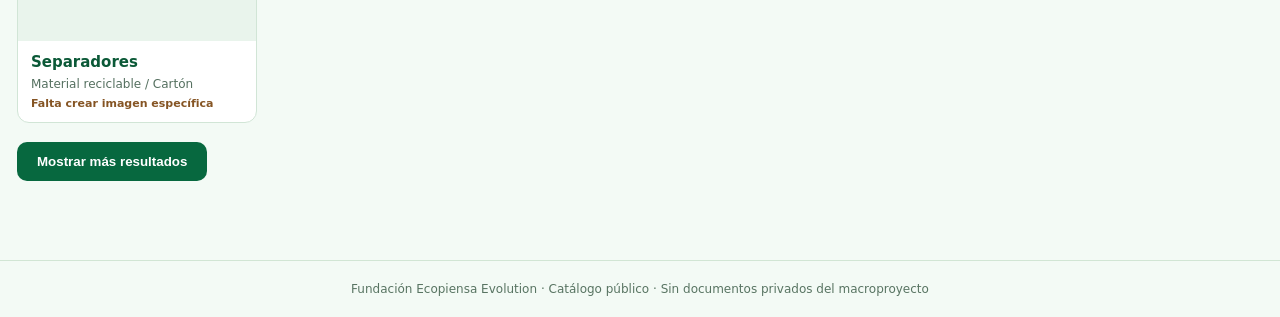
==== commit 109ca1b8: "Incluir imagen individual de la base Material reciclable en auditoría" ====
--- a/auditoria.html
+++ b/auditoria.html
@@ -37,7 +37,7 @@
 const orgByName=new Map(organic.filter(x=>x.archivo&&x.archivo.endsWith('.svg')).map(x=>[x.nombre,x.archivo]));
 const originals=originalRes.ok?(await originalRes.json()).imagenes||[]:[];
 const originalsMap=new Map(originals.map(x=>[x.familia+'|'+x.tipo+'|'+x.nombre,x.archivo]));
-const ids={'Material de río':'rio','Escombros y RCD':'rcd','Material orgánico':'organicos'};
+const ids={'Material de río':'rio','Material reciclable':'reciclables','Escombros y RCD':'rcd','Material orgánico':'organicos'};
 DATA=a.items.filter(x=>x.linea==='MATERIALES');
 for(const node of DATA){
  const family=ids[node.categoria];
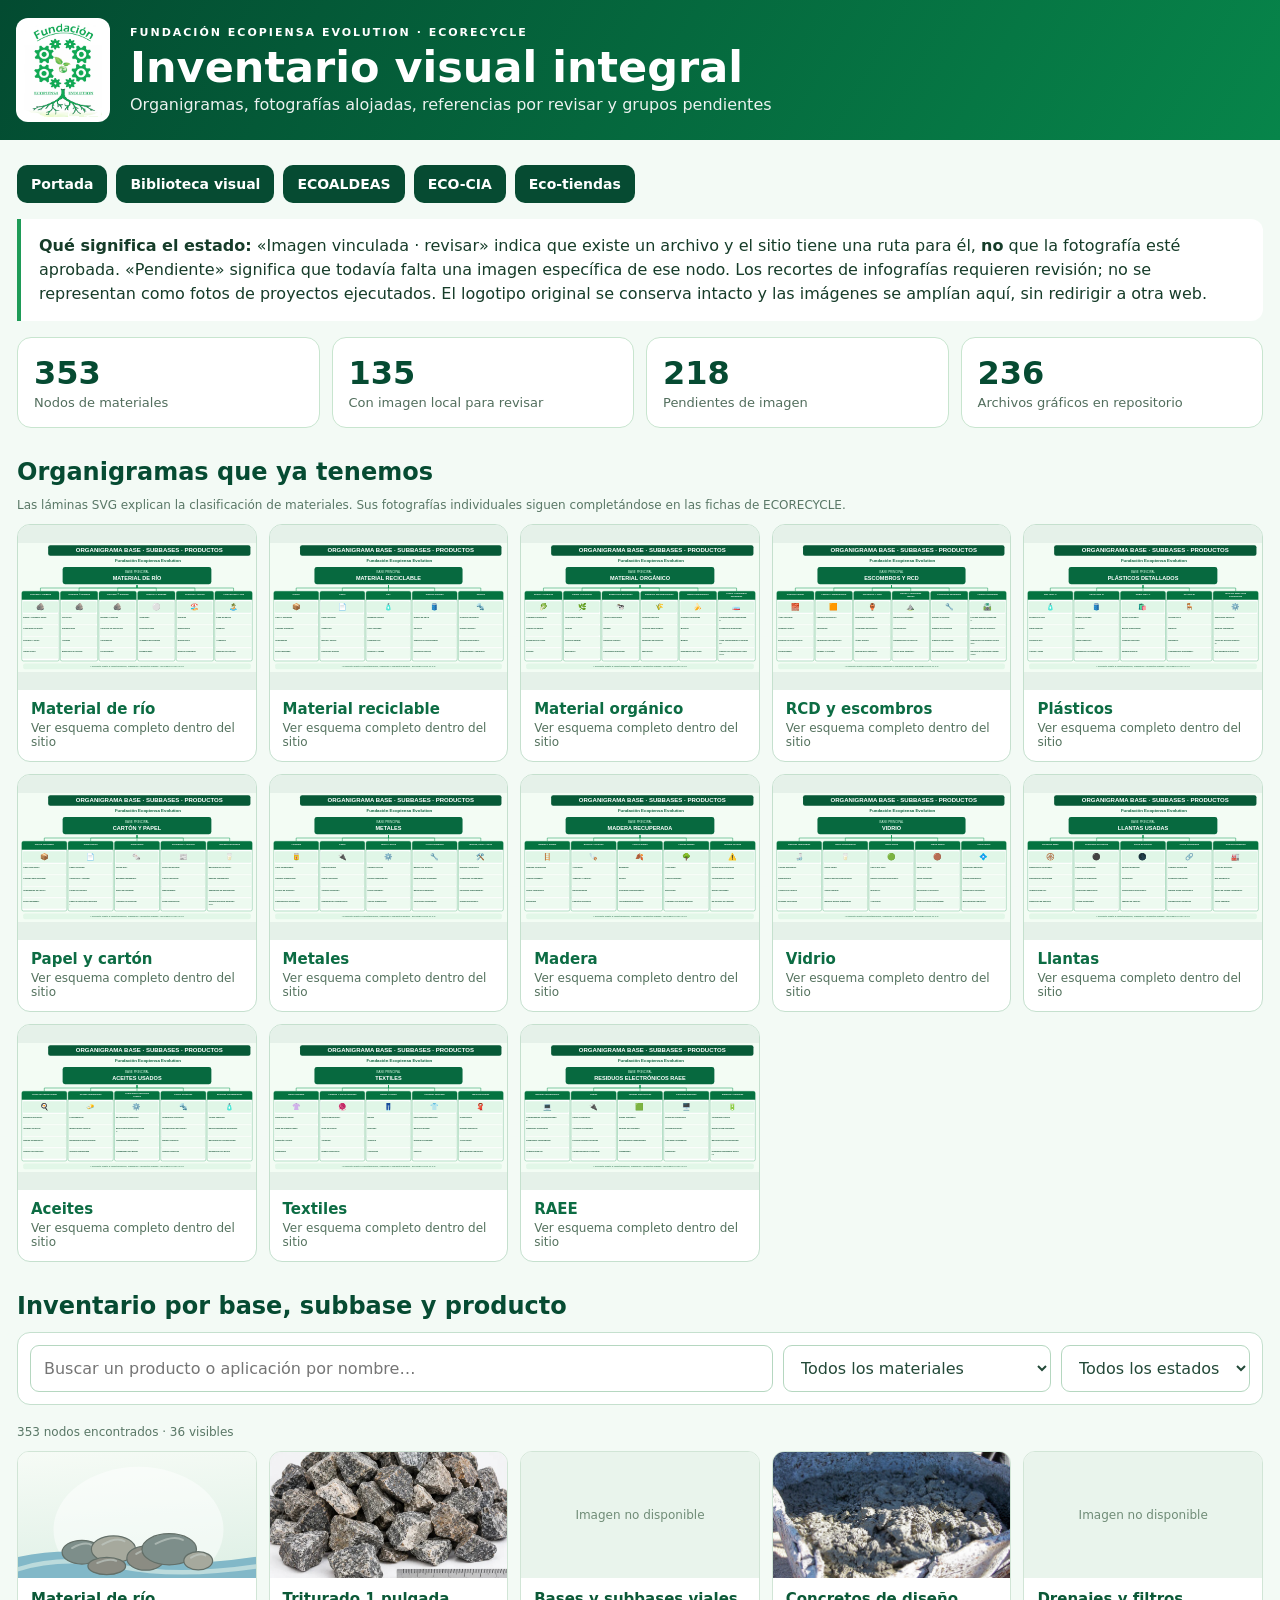
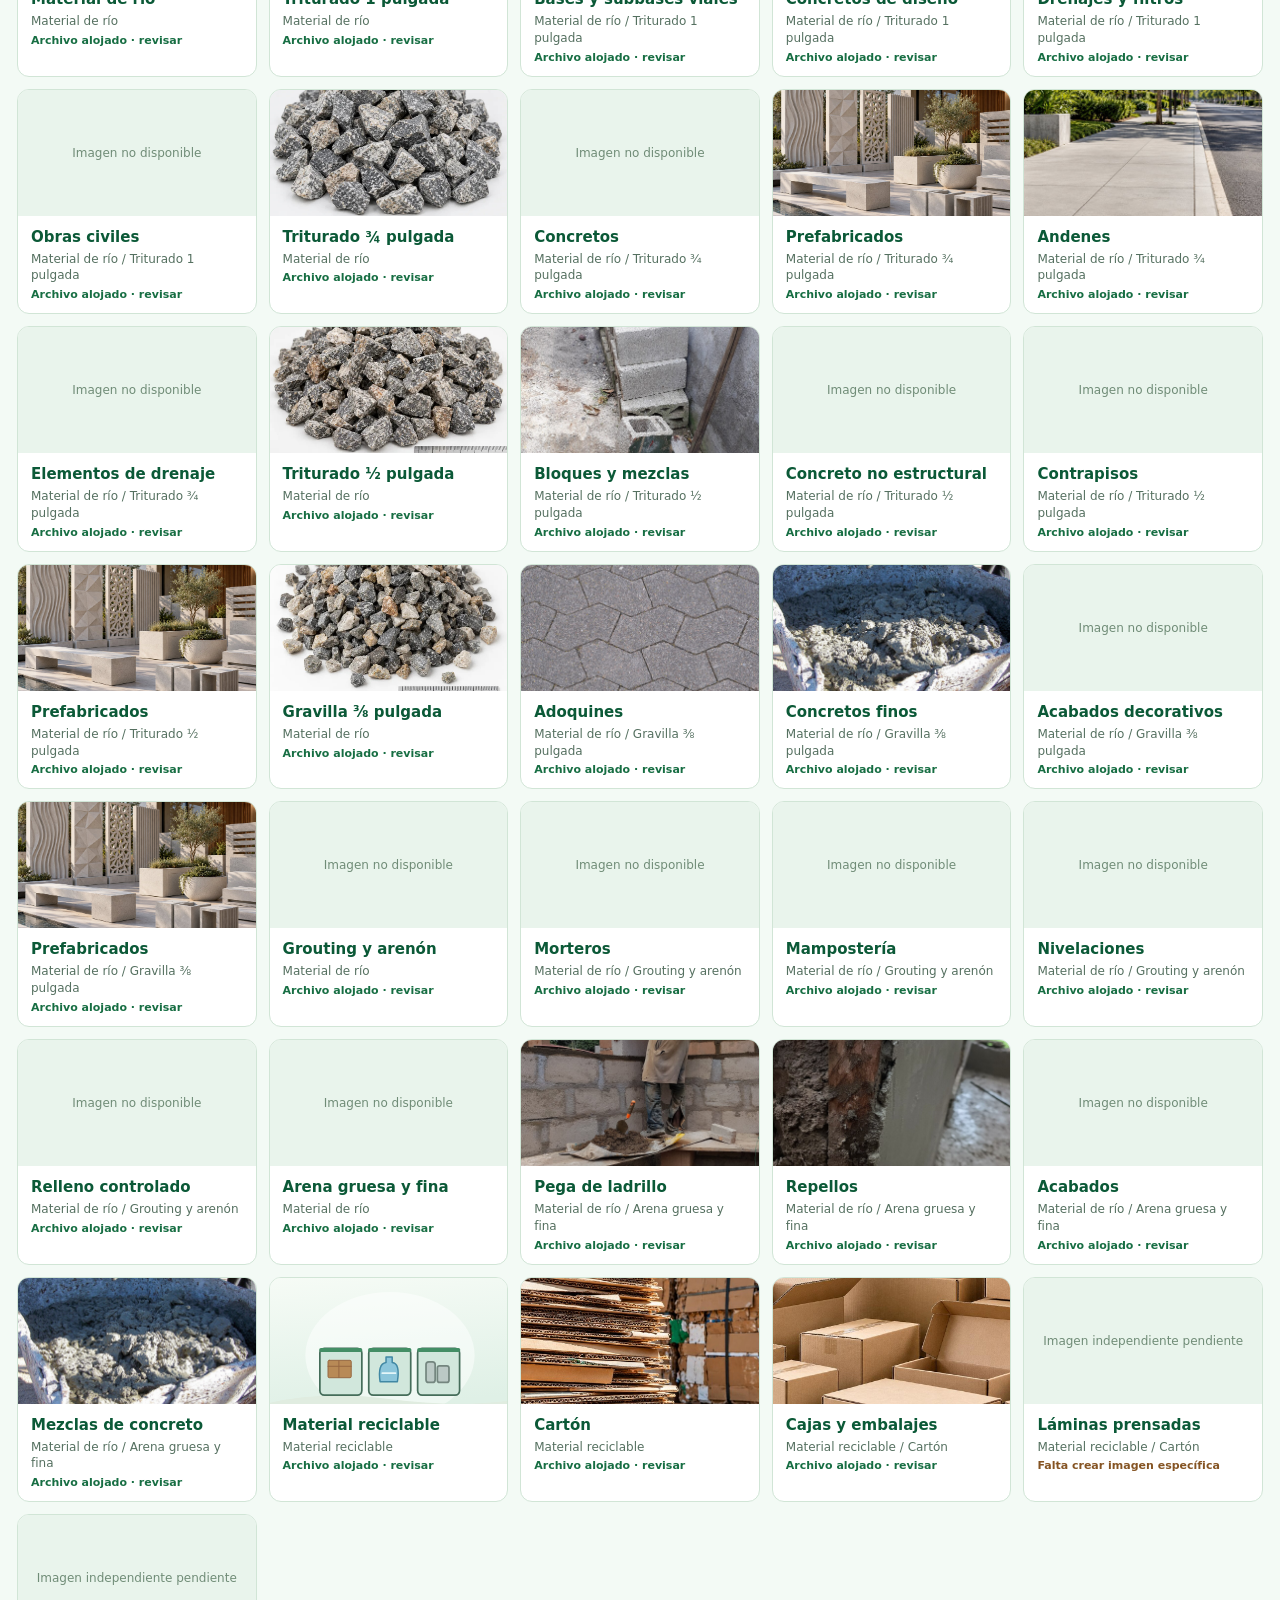
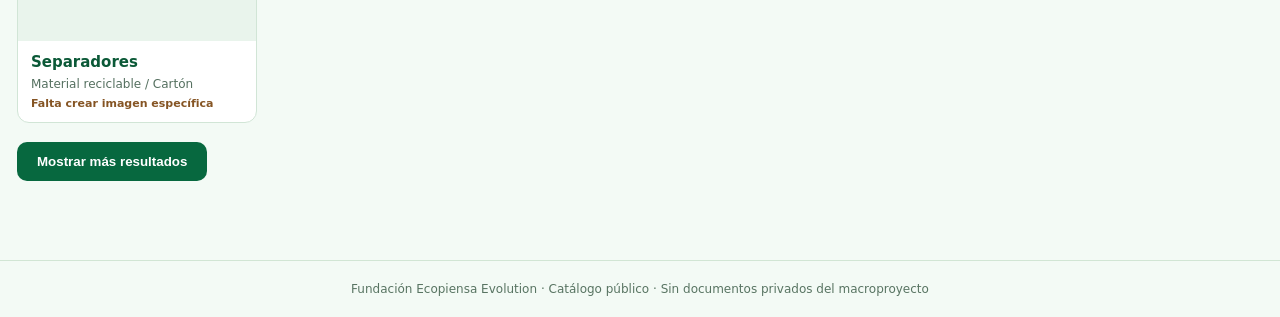
==== commit 9c0ba02a: "Sincronizar inventario con 41 ilustraciones nuevas, corregir conteo en interfaz" ====
--- a/auditoria.html
+++ b/auditoria.html
@@ -59,7 +59,7 @@
 $('#total').textContent=DATA.length;
 $('#linked').textContent=linked;
 $('#pending').textContent=DATA.length-linked;
-$('#assets').textContent=a.total_archivos_imagen+20;
+$('#assets').textContent=a.total_archivos_imagen;
 const categories=[...new Set(DATA.map(x=>x.categoria))];for(const c of categories){let o=document.createElement('option');o.value=c;o.textContent=c;$('#category').append(o)}
 const diagramData=[['rio','Material de río'],['reciclables','Material reciclable'],['organicos','Material orgánico'],['rcd','RCD y escombros'],['plasticos','Plásticos'],['papel_carton','Papel y cartón'],['metales','Metales'],['madera','Madera'],['vidrio','Vidrio'],['llantas','Llantas'],['aceites','Aceites'],['textiles','Textiles'],['raee','RAEE']];
 for(const [id,n] of diagramData){const node=document.createElement('article');node.className='orgcard';const b=document.createElement('button');b.type='button';const image=document.createElement('img');image.src='./organigramas/'+id+'.svg';image.alt='Organigrama de '+n;b.append(image);b.onclick=()=>openView(image.src,'Organigrama · '+n,'Diagrama vectorial institucional con símbolos. Productos individuales en desarrollo.');const h=document.createElement('h3');h.textContent=n;const p=document.createElement('p');p.textContent='Ver esquema completo dentro del sitio';node.append(b,h,p);$('#diagramas').append(node);}
